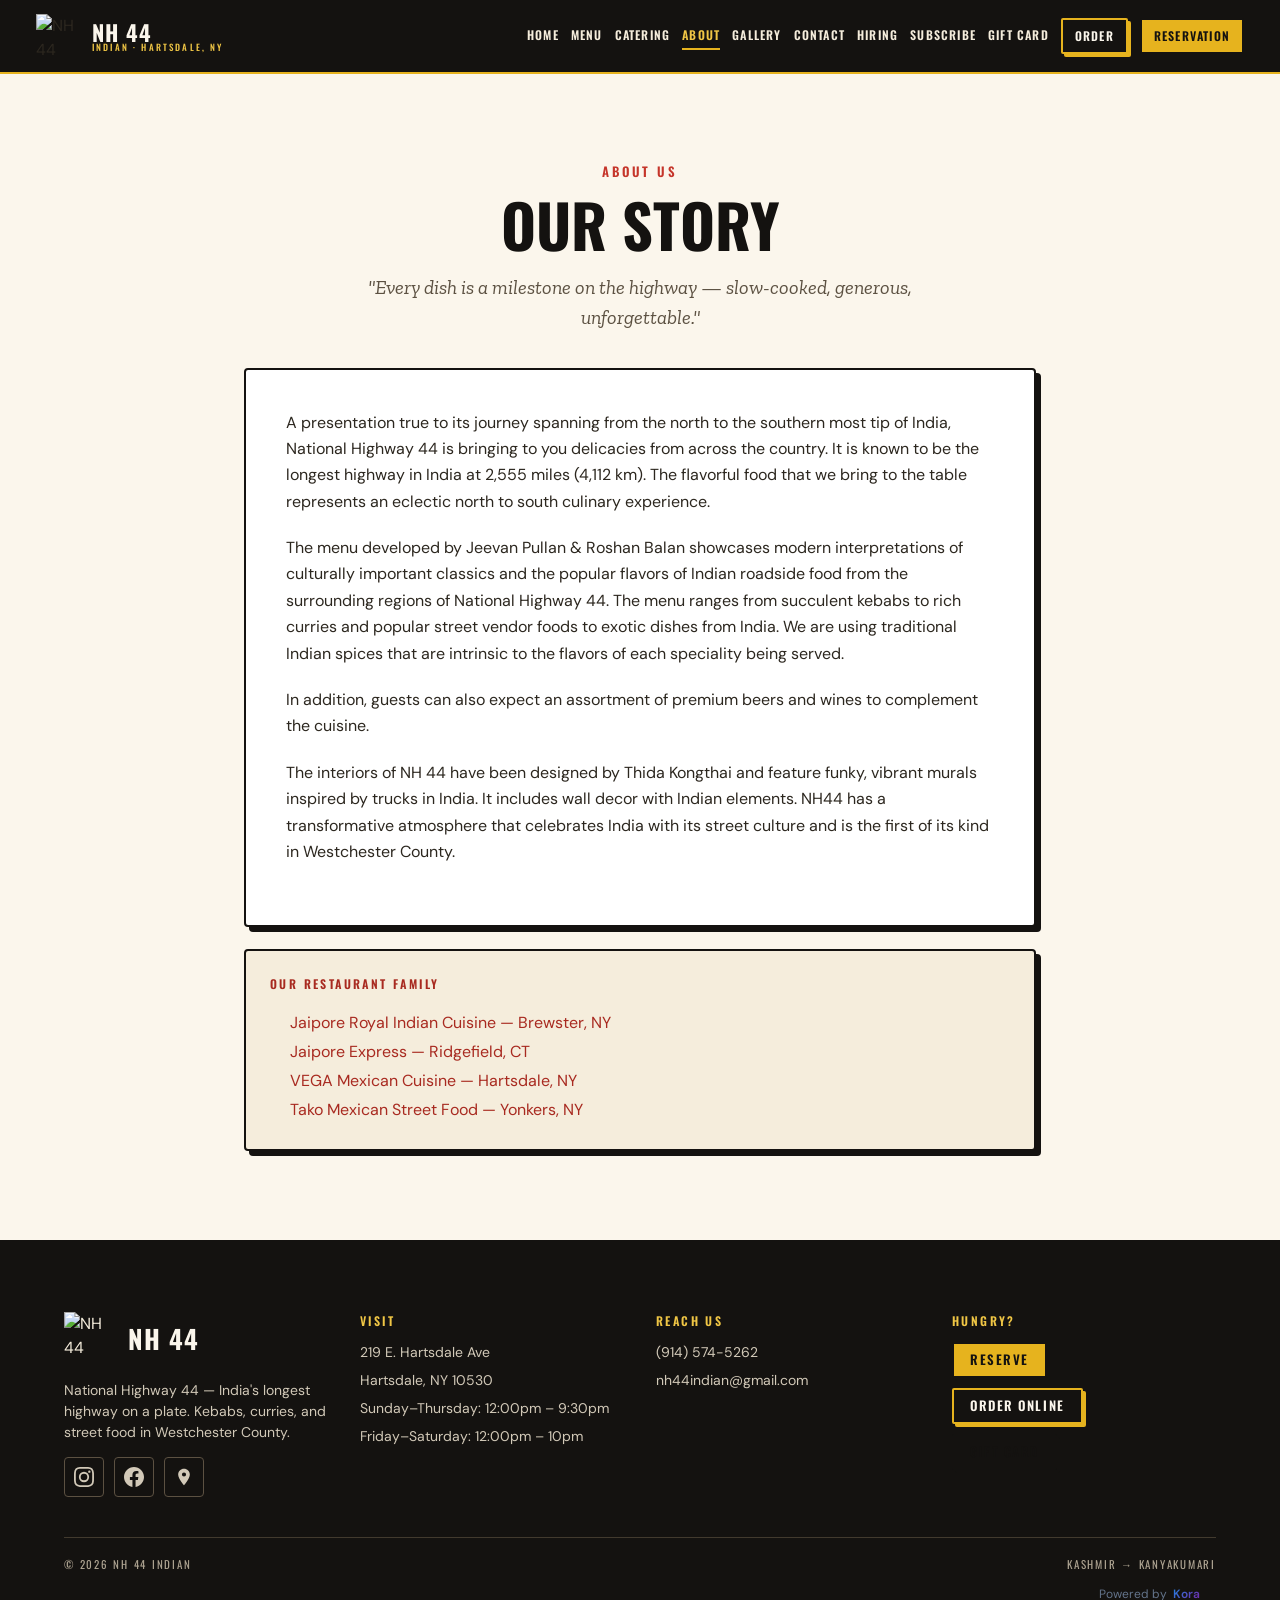
==== about.html @ 4458d0ed "Agent V2 website publish" ====
<!DOCTYPE html>

<html lang="en">
<head>
<!-- KORA_TRACKING_GTM_HEAD_START -->
<!-- Google Tag Manager -->
<script>(function(w,d,s,l,i){w[l]=w[l]||[];w[l].push({'gtm.start':
new Date().getTime(),event:'gtm.js'});var f=d.getElementsByTagName(s)[0],
j=d.createElement(s),dl=l!='dataLayer'?'&l='+l:'';j.async=true;j.src=
'https://www.googletagmanager.com/gtm.js?id='+i+dl;f.parentNode.insertBefore(j,f);
})(window,document,'script','dataLayer','GTM-WCS8L4BF');</script>
<!-- End Google Tag Manager -->
<!-- KORA_TRACKING_GTM_HEAD_END -->

<meta charset="utf-8"/>
<meta content="width=device-width, initial-scale=1.0" name="viewport"/>
<title>About Us — NH 44 Indian | Hartsdale, NY</title>
<meta content="Learn about NH 44 Indian — India's longest highway on a plate, designed by Thida Kongthai in Hartsdale, Westchester County." name="description"/>
<meta content="About Us — NH 44 Indian | Hartsdale, NY" property="og:title"/>
<meta content="Learn about NH 44 Indian — India's longest highway on a plate, designed by Thida Kongthai in Hartsdale, Westchester County." property="og:description"/>
<meta content="website" property="og:type"/>
<meta content="https://quseprdus1.blob.core.windows.net/kora-business-images/user-media/e65b8b86-6466-42bd-875b-1419bd13ef91/de8c94d8-887e-4625-825f-ec262dbc28df/1781686747_8ulv61.jpg" property="og:image"/>
<meta content="summary_large_image" name="twitter:card"/>
<meta content="About Us — NH 44 Indian | Hartsdale, NY" name="twitter:title"/>
<meta content="Learn about NH 44 Indian — India's longest highway on a plate, designed by Thida Kongthai in Hartsdale, Westchester County." name="twitter:description"/>
<meta content="https://quseprdus1.blob.core.windows.net/kora-business-images/user-media/e65b8b86-6466-42bd-875b-1419bd13ef91/de8c94d8-887e-4625-825f-ec262dbc28df/1781686747_8ulv61.jpg" name="twitter:image"/>
<script type="application/ld+json">{
  "@context": "https://schema.org",
  "@type": "Restaurant",
  "name": "NH 44 Indian",
  "description": "NH 44 Indian brings delicacies from across India, representing an eclectic north to south culinary experience. Named after India&#39;s longest highway, our menu offers modern interpretations of classics and popular Indian roadside food.",
  "address": {
    "@type": "PostalAddress",
    "streetAddress": "219 E. Hartsdale Ave",
    "addressLocality": "Hartsdale",
    "addressRegion": "NY",
    "postalCode": "10530",
    "addressCountry": "US"
  },
  "telephone": "+19145745262",
  "email": "nh44indian@gmail.com",
  "servesCuisine": "Indian",
  "openingHours": [
    "Su-Th 12:00-21:30",
    "Fr-Sa 12:00-22:00"
  ],
  "image": "https://quseprdus1.blob.core.windows.net/kora-business-images/user-media/e65b8b86-6466-42bd-875b-1419bd13ef91/de8c94d8-887e-4625-825f-ec262dbc28df/1781686747_8ulv61.jpg"
}</script>
<link href="assets/styles.css" rel="stylesheet"/>
<link href="style.css" rel="stylesheet"/>
<!-- KORA_GOOGLE_FONTS_START -->
<link rel="preconnect" href="https://fonts.googleapis.com">
<link rel="preconnect" href="https://fonts.gstatic.com" crossorigin>
<link rel="preload" as="style" href="https://fonts.googleapis.com/css2?family=Oswald:wght@400;600;700&amp;family=Zilla+Slab:wght@400;600;700&amp;display=swap" onload="this.onload=null;this.rel='stylesheet'">
<noscript><link rel="stylesheet" href="https://fonts.googleapis.com/css2?family=Oswald:wght@400;600;700&amp;family=Zilla+Slab:wght@400;600;700&amp;display=swap"></noscript>
<!-- KORA_GOOGLE_FONTS_END -->
<link href="https://nh44indian.com/about" rel="canonical"><meta content="https://nh44indian.com/about" property="og:url"/>

</link></link><!-- KORA_FAVICON_START -->
<link href="https://quseprdus1.blob.core.windows.net/kora-business-images/user-media/e65b8b86-6466-42bd-875b-1419bd13ef91/de8c94d8-887e-4625-825f-ec262dbc28df/1781674727_1dv5nr.png" rel="icon" type="image/png"/>
<link href="https://quseprdus1.blob.core.windows.net/kora-business-images/user-media/e65b8b86-6466-42bd-875b-1419bd13ef91/de8c94d8-887e-4625-825f-ec262dbc28df/1781674727_1dv5nr.png" rel="apple-touch-icon"/>
<!-- KORA_FAVICON_END -->
</head>
<body data-page="about">
<div id="site-header"></div>
<main>
<section class="section section--cream" style="padding-bottom:clamp(48px,7vw,96px)">
<div class="container-story">
<div class="text-center">
<div class="eyebrow eyebrow--center">About us</div>
<h1 class="page-title">Our Story</h1>
<p class="page-quote">"Every dish is a milestone on the highway — slow-cooked, generous, unforgettable."</p>
</div>
<div class="card card-paper" style="margin-top:36px;padding:clamp(24px,4vw,40px)">
<div class="about-text">
<p>A presentation true to its journey spanning from the north to the southern most tip of India, National Highway 44 is bringing to you delicacies from across the country. It is known to be the longest highway in India at 2,555 miles (4,112 km). The flavorful food that we bring to the table represents an eclectic north to south culinary experience.</p>
<p>The menu developed by Jeevan Pullan &amp; Roshan Balan showcases modern interpretations of culturally important classics and the popular flavors of Indian roadside food from the surrounding regions of National Highway 44. The menu ranges from succulent kebabs to rich curries and popular street vendor foods to exotic dishes from India. We are using traditional Indian spices that are intrinsic to the flavors of each speciality being served.</p>
<p>In addition, guests can also expect an assortment of premium beers and wines to complement the cuisine.</p>
<p>The interiors of NH 44 have been designed by Thida Kongthai and feature funky, vibrant murals inspired by trucks in India. It includes wall decor with Indian elements. NH44 has a transformative atmosphere that celebrates India with its street culture and is the first of its kind in Westchester County.</p>
</div>
</div>
<div class="card card-cream" style="margin-top:22px">
<div class="footer-head" style="color:var(--chili-600)">Our restaurant family</div>
<ul class="family-list">
<li><a href="https://jaiporenyc.com" rel="noopener noreferrer" target="_blank">Jaipore Royal Indian Cuisine — Brewster, NY</a></li>
<li><a href="https://jaiporexpress.com" rel="noopener noreferrer" target="_blank">Jaipore Express — Ridgefield, CT</a></li>
<li><a href="https://vegamexican.com" rel="noopener noreferrer" target="_blank">VEGA Mexican Cuisine — Hartsdale, NY</a></li>
<li><a href="https://takomexican.com" rel="noopener noreferrer" target="_blank">Tako Mexican Street Food — Yonkers, NY</a></li>
</ul>
</div>
</div>
</section>
</main>
<div id="site-footer"></div>
<script defer="" src="js/main.js"></script>
<script defer="" src="js/includes.js"></script>

<!-- KORA_TRACKING_EVENTS_START -->
<script>
  window.dataLayer = window.dataLayer || [];

  function trackEvent(eventName, params) {
    window.dataLayer.push(Object.assign({ event: eventName }, params || {}));
  }

  document.addEventListener('DOMContentLoaded', function () {
    function cleanText(value) {
      return (value || '').replace(/\s+/g, ' ').trim();
    }

    function toPath(href) {
      try {
        if (!href) return null;
        var url = new URL(href, window.location.origin);
        return url.pathname || '/';
      } catch (e) {
        return null;
      }
    }

    document.querySelectorAll('button, a').forEach(function (el) {
      el.addEventListener('click', function () {
        var clickId =
          el.getAttribute('data-kora-click-id') ||
          el.getAttribute('data-analytics-id') ||
          el.getAttribute('id') ||
          null;
        var clickLabel =
          el.getAttribute('data-kora-click-label') ||
          cleanText(el.innerText || el.textContent || '') ||
          null;
        var href = el.getAttribute('href') || null;
        trackEvent('button_click', {
          click_id: clickId,
          click_label: clickLabel,
          page_path: window.location.pathname || '/',
          link_url: href,
          element_id: el.getAttribute('id') || null,
          element_class: el.getAttribute('class') || null,
          link_path: toPath(href),
        });
      });
    });
  });
</script>
<!-- KORA_TRACKING_EVENTS_END -->
<!-- KORA_BRANDING_FOOTER_SCRIPT_START -->
<script>
(function () {
  var koraUrl = "https://askkora.ai";
  var muted = "#64748b";
  var blue = "#1E88E5";
  var purple = "#7B1FA2";
  var startMarker = 'KORA_' + 'BRANDING_FOOTER_START';
  var endMarker = 'KORA_' + 'BRANDING_FOOTER_END';
  var selector = '[data-kora-branding-footer="true"], .kora-powered-by';

  function removeExisting() {
    document.querySelectorAll(selector).forEach(function (node) {
      if (node && node.parentNode) node.parentNode.removeChild(node);
    });
    var walker = document.createTreeWalker(document.documentElement, NodeFilter.SHOW_COMMENT);
    var comments = [];
    while (walker.nextNode()) {
      if (walker.currentNode.nodeValue.indexOf(startMarker) !== -1 || walker.currentNode.nodeValue.indexOf(endMarker) !== -1) {
        comments.push(walker.currentNode);
      }
    }
    comments.forEach(function (node) {
      if (node && node.parentNode) node.parentNode.removeChild(node);
    });
  }

  function buildBranding() {
    var wrapper = document.createElement('div');
    wrapper.className = 'kora-powered-by';
    wrapper.setAttribute('data-kora-branding-footer', 'true');
    wrapper.style.cssText = 'display:flex;justify-content:flex-end;align-items:center;gap:0.35rem;padding:0.75rem 1rem;font-size:0.75rem;';
    wrapper.innerHTML = '<span style="color:' + muted + '">Powered by</span>' +
      '<a href="' + koraUrl + '" target="_blank" rel="nofollow noopener noreferrer" style="text-decoration:none;font-weight:600;background:linear-gradient(135deg,' + blue + ',' + purple + ');-webkit-background-clip:text;background-clip:text;-webkit-text-fill-color:transparent">Kora</a>';
    return wrapper;
  }

  function targetFooter(allowFallback) {
    var footer = document.querySelector('footer');
    if (footer) return footer;
    if (!allowFallback) return null;
    return document.getElementById('site-footer') || document.body;
  }

  function placeBranding(allowFallback) {
    var target = targetFooter(allowFallback);
    if (!target) return false;
    removeExisting();
    target.appendChild(document.createComment(' ' + startMarker + ' '));
    target.appendChild(buildBranding());
    target.appendChild(document.createComment(' ' + endMarker + ' '));
    return target.tagName && target.tagName.toLowerCase() === 'footer';
  }

  function start() {
    if (placeBranding(false)) return;
    var observer = new MutationObserver(function () {
      if (placeBranding(false)) observer.disconnect();
    });
    observer.observe(document.documentElement, { childList: true, subtree: true });
    window.setTimeout(function () { observer.disconnect(); placeBranding(true); }, 3000);
  }

  if (document.readyState === 'loading') {
    document.addEventListener('DOMContentLoaded', start);
  } else {
    start();
  }
}());
</script>
<!-- KORA_BRANDING_FOOTER_SCRIPT_END -->
</body>
</html>
---- assets/styles.css ----
/*! tailwindcss v4.2.1 | MIT License | https://tailwindcss.com */
@layer theme{:root,:host{--font-sans:ui-sans-serif, system-ui, sans-serif, "Apple Color Emoji", "Segoe UI Emoji", "Segoe UI Symbol", "Noto Color Emoji";--font-mono:ui-monospace, SFMono-Regular, Menlo, Monaco, Consolas, "Liberation Mono", "Courier New", monospace;--spacing:.25rem;--radius-xs:.125rem;--radius-sm:.25rem;--radius-md:.375rem;--ease-out:cubic-bezier(0, 0, .2, 1);--default-font-family:var(--font-sans);--default-mono-font-family:var(--font-mono);--font-heading:Oswald, serif;--font-body:"Zilla Slab", sans-serif}}@layer base{*,:after,:before,::backdrop{box-sizing:border-box;border:0 solid;margin:0;padding:0}::file-selector-button{box-sizing:border-box;border:0 solid;margin:0;padding:0}html,:host{-webkit-text-size-adjust:100%;tab-size:4;line-height:1.5;font-family:var(--default-font-family,ui-sans-serif, system-ui, sans-serif, "Apple Color Emoji", "Segoe UI Emoji", "Segoe UI Symbol", "Noto Color Emoji");font-feature-settings:var(--default-font-feature-settings,normal);font-variation-settings:var(--default-font-variation-settings,normal);-webkit-tap-highlight-color:transparent}hr{height:0;color:inherit;border-top-width:1px}abbr:where([title]){-webkit-text-decoration:underline dotted;text-decoration:underline dotted}h1,h2,h3,h4,h5,h6{font-size:inherit;font-weight:inherit}a{color:inherit;-webkit-text-decoration:inherit;-webkit-text-decoration:inherit;-webkit-text-decoration:inherit;text-decoration:inherit}b,strong{font-weight:bolder}code,kbd,samp,pre{font-family:var(--default-mono-font-family,ui-monospace, SFMono-Regular, Menlo, Monaco, Consolas, "Liberation Mono", "Courier New", monospace);font-feature-settings:var(--default-mono-font-feature-settings,normal);font-variation-settings:var(--default-mono-font-variation-settings,normal);font-size:1em}small{font-size:80%}sub,sup{vertical-align:baseline;font-size:75%;line-height:0;position:relative}sub{bottom:-.25em}sup{top:-.5em}table{text-indent:0;border-color:inherit;border-collapse:collapse}:-moz-focusring{outline:auto}progress{vertical-align:baseline}summary{display:list-item}ol,ul,menu{list-style:none}img,svg,video,canvas,audio,iframe,embed,object{vertical-align:middle;display:block}img,video{max-width:100%;height:auto}button,input,select,optgroup,textarea{font:inherit;font-feature-settings:inherit;font-variation-settings:inherit;letter-spacing:inherit;color:inherit;opacity:1;background-color:#0000;border-radius:0}::file-selector-button{font:inherit;font-feature-settings:inherit;font-variation-settings:inherit;letter-spacing:inherit;color:inherit;opacity:1;background-color:#0000;border-radius:0}:where(select:is([multiple],[size])) optgroup{font-weight:bolder}:where(select:is([multiple],[size])) optgroup option{padding-inline-start:20px}::file-selector-button{margin-inline-end:4px}::placeholder{opacity:1}@supports (not ((-webkit-appearance:-apple-pay-button))) or (contain-intrinsic-size:1px){::placeholder{color:currentColor}@supports (color:color-mix(in lab, red, red)){::placeholder{color:color-mix(in oklab, currentcolor 50%, transparent)}}}textarea{resize:vertical}::-webkit-search-decoration{-webkit-appearance:none}::-webkit-date-and-time-value{min-height:1lh;text-align:inherit}::-webkit-datetime-edit{display:inline-flex}::-webkit-datetime-edit-fields-wrapper{padding:0}::-webkit-datetime-edit{padding-block:0}::-webkit-datetime-edit-year-field{padding-block:0}::-webkit-datetime-edit-month-field{padding-block:0}::-webkit-datetime-edit-day-field{padding-block:0}::-webkit-datetime-edit-hour-field{padding-block:0}::-webkit-datetime-edit-minute-field{padding-block:0}::-webkit-datetime-edit-second-field{padding-block:0}::-webkit-datetime-edit-millisecond-field{padding-block:0}::-webkit-datetime-edit-meridiem-field{padding-block:0}::-webkit-calendar-picker-indicator{line-height:1}:-moz-ui-invalid{box-shadow:none}button,input:where([type=button],[type=reset],[type=submit]){appearance:button}::file-selector-button{appearance:button}::-webkit-inner-spin-button{height:auto}::-webkit-outer-spin-button{height:auto}[hidden]:where(:not([hidden=until-found])){display:none!important}body{font-family:var(--font-body)}h1,h2,h3,h4,h5,h6{font-family:var(--font-heading)}}@layer components;@layer utilities{.absolute{position:absolute}.sticky{position:sticky}.inset-0{inset:calc(var(--spacing) * 0)}.start{inset-inline-start:var(--spacing)}.container{width:100%}@media (min-width:40rem){.container{max-width:40rem}}@media (min-width:48rem){.container{max-width:48rem}}@media (min-width:64rem){.container{max-width:64rem}}@media (min-width:80rem){.container{max-width:80rem}}@media (min-width:96rem){.container{max-width:96rem}}.block{display:block}.contents{display:contents}.grid{display:grid}.hidden{display:none}.inline{display:inline}.table{display:table}.h-full{height:100%}.w-full{width:100%}.resize{resize:both}.object-cover{object-fit:cover}.text-center{text-align:center}}
---- style.css ----
@import url('https://fonts.googleapis.com/css2?family=Oswald:wght@400;500;600;700&family=Zilla+Slab:ital,wght@0,400;0,500;0,600;0,700;1,400;1,500&family=DM+Sans:opsz,wght@9..40,400;9..40,500;9..40,600;9..40,700&display=swap');

/* NH44 — Color tokens
   Palette drawn from the vintage stamp logo: turmeric gold on warm charcoal,
   with spice-market accents (chili red, saffron, curry-leaf green) on cream paper. */
:root {
  /* ---- Warm charcoal / ink (warm-biased neutrals) ---- */
  --ink-900: #141210;
  --ink-800: #1F1B16;
  --ink-700: #2C271F;
  --ink-600: #423A2E;
  --ink-500: #5C5142;
  --ink-400: #837868;
  --ink-300: #ADA391;
  --ink-200: #D2C9B8;

  /* ---- Cream / paper ---- */
  --cream-50:  #FBF6EC;
  --cream-100: #F5EDDC;
  --cream-200: #ECE0C8;
  --cream-300: #DECCA9;

  /* ---- Turmeric gold (primary brand) ---- */
  --turmeric-700: #9A6E0F;
  --turmeric-600: #C28A14;
  --turmeric-500: #E6B31E; /* core brand gold, from logo */
  --turmeric-400: #F0C645;
  --turmeric-300: #F7DC85;

  /* ---- Chili red (spice accent) ---- */
  --chili-700: #8A2018;
  --chili-600: #A82A20;
  --chili-500: #C5352A;
  --chili-400: #D9594E;

  /* ---- Saffron orange ---- */
  --saffron-600: #C8631A;
  --saffron-500: #E07A1B;
  --saffron-400: #EE9A47;

  /* ---- Curry-leaf green ---- */
  --leaf-700: #3A521F;
  --leaf-600: #4F6F2E;
  --leaf-500: #648A3C;

  /* ============ Semantic aliases ============ */
  /* Surfaces */
  --surface-page:      var(--cream-50);
  --surface-card:      #FFFFFF;
  --surface-raised:    var(--cream-100);
  --surface-ink:       var(--ink-900);
  --surface-ink-soft:  var(--ink-800);

  /* Text */
  --text-strong:   var(--ink-900);
  --text-body:     var(--ink-700);
  --text-muted:    var(--ink-500);
  --text-faint:    var(--ink-400);
  --text-on-ink:   var(--cream-50);
  --text-on-ink-muted: var(--ink-200);
  --text-on-gold:  var(--ink-900);

  /* Brand */
  --brand:         var(--turmeric-500);
  --brand-strong:  var(--turmeric-600);
  --brand-ink:     var(--ink-900);
  --accent-chili:  var(--chili-500);
  --accent-saffron:var(--saffron-500);
  --accent-leaf:   var(--leaf-600);

  /* Lines & borders */
  --border-soft:   var(--cream-300);
  --border-strong: var(--ink-900);
  --border-hair:   rgba(20, 18, 16, 0.12);

  /* Status */
  --status-success: var(--leaf-600);
  --status-warning: var(--saffron-500);
  --status-danger:  var(--chili-500);
  --status-info:    #2F6F8F;

  /* Families */
  --font-display: 'Oswald', 'Arial Narrow', sans-serif;
  --font-accent:  'Zilla Slab', Georgia, serif;
  --font-body:    'DM Sans', system-ui, sans-serif;

  /* Weights */
  --fw-regular: 400;
  --fw-medium:  500;
  --fw-semibold:600;
  --fw-bold:    700;

  /* Display scale (Oswald, uppercase, tight) */
  --text-hero:   clamp(3.5rem, 7vw, 6rem);
  --text-h1:     clamp(2.5rem, 4.5vw, 3.75rem);
  --text-h2:     clamp(2rem, 3.2vw, 2.75rem);
  --text-h3:     1.5rem;
  --text-eyebrow:0.8125rem;

  /* Body scale (DM Sans) */
  --text-lead:   1.25rem;
  --text-base:   1rem;
  --text-sm:     0.875rem;
  --text-xs:     0.75rem;

  /* Line heights */
  --lh-tight:  1.02;
  --lh-snug:   1.18;
  --lh-normal: 1.55;

  /* Letter spacing */
  --ls-display: 0.01em;
  --ls-eyebrow: 0.22em;
  --ls-body:    0;

  /* 4px base spacing scale */
  --space-1: 0.25rem;
  --space-2: 0.5rem;
  --space-3: 0.75rem;
  --space-4: 1rem;
  --space-5: 1.5rem;
  --space-6: 2rem;
  --space-7: 3rem;
  --space-8: 4rem;
  --space-9: 6rem;
  --space-10: 8rem;

  /* Radii */
  --radius-none: 0;
  --radius-xs:  2px;
  --radius-sm:  4px;
  --radius-md:  8px;
  --radius-pill: 999px;

  /* Containers */
  --container-max: 1200px;
  --container-narrow: 760px;
  --gutter: clamp(1.25rem, 5vw, 4rem);
  --site-header-height: 74px;

  /* Control sizing */
  --control-h-sm: 36px;
  --control-h-md: 46px;
  --control-h-lg: 56px;

  /* Hard ink outline */
  --line: 2px solid var(--border-strong);
  --line-thin: 1.5px solid var(--border-strong);

  /* Flat stamped offset shadows */
  --shadow-stamp:    4px 4px 0 0 var(--ink-900);
  --shadow-stamp-sm: 3px 3px 0 0 var(--ink-900);
  --shadow-stamp-gold: 4px 4px 0 0 var(--turmeric-500);

  /* Soft elevation */
  --shadow-soft:   0 8px 24px -8px rgba(20, 18, 16, 0.35);
  --shadow-pop:    0 16px 48px -12px rgba(20, 18, 16, 0.45);

  /* Motion */
  --ease-out: cubic-bezier(0.22, 1, 0.36, 1);
  --ease-in-out: cubic-bezier(0.65, 0, 0.35, 1);
  --dur-fast: 120ms;
  --dur-med: 220ms;
  --dur-slow: 420ms;
}

/* ── Base ── */
html {
  scroll-behavior: smooth;
}

html,
body {
  margin: 0;
  background: var(--surface-page);
  color: var(--text-body);
  font-family: var(--font-body);
  overflow-x: clip;
}

*,
*::before,
*::after {
  box-sizing: border-box;
}

::selection {
  background: var(--turmeric-500);
  color: var(--ink-900);
}

img {
  display: block;
  max-width: 100%;
}

a {
  color: inherit;
}

/* ── Sticky header ── */
#site-header {
  position: sticky;
  top: 0;
  z-index: 20;
}

.site-header {
  display: flex;
  align-items: center;
  justify-content: space-between;
  padding: 14px var(--gutter);
  background: var(--ink-900);
  border-bottom: 2px solid var(--turmeric-500);
}

.site-header__brand {
  display: flex;
  align-items: center;
  gap: 12px;
  background: none;
  border: none;
  cursor: pointer;
  text-decoration: none;
  padding: 0;
}

.site-header__logo {
  width: 44px;
  height: 44px;
}

.site-header__title {
  display: flex;
  flex-direction: column;
  align-items: flex-start;
  line-height: 1;
}

.site-header__name {
  font-family: var(--font-display);
  font-weight: 700;
  font-size: 22px;
  letter-spacing: 0.04em;
  color: var(--cream-50);
  text-transform: uppercase;
}

.site-header__tagline {
  font-family: var(--font-display);
  font-weight: 500;
  font-size: 9px;
  letter-spacing: 0.24em;
  color: var(--turmeric-400);
  text-transform: uppercase;
}

.site-header__nav {
  display: flex;
  align-items: center;
  gap: clamp(10px, 2vw, 25px);
}

.site-header__link {
  background: none;
  border: none;
  border-bottom: 2px solid transparent;
  cursor: pointer;
  padding: 4px 0;
  font-family: var(--font-display);
  font-weight: 600;
  font-size: 13px;
  letter-spacing: 0.14em;
  text-transform: uppercase;
  color: var(--cream-100);
  text-decoration: none;
  transition: color var(--dur-fast) var(--ease-out);
}

.site-header__link:hover,
.site-header__link.is-active {
  color: var(--turmeric-400);
}

.site-header__link.is-active {
  border-bottom-color: var(--turmeric-500);
}

.site-header__menu-btn {
  display: none;
  background: none;
  border: none;
  color: var(--cream-50);
  cursor: pointer;
  padding: 8px;
}

@media (max-width: 1320px) {
  .site-header {
    padding-left: clamp(18px, 3vw, 36px);
    padding-right: clamp(18px, 3vw, 36px);
  }

  .site-header__nav {
    gap: 12px;
  }

  .site-header__link,
  .site-header__nav .btn-sm {
    font-size: 12px;
    letter-spacing: 0.1em;
  }

  .site-header__nav .btn-sm {
    padding-left: 12px;
    padding-right: 12px;
  }
}

@media (max-width: 1180px) {
  .site-header__nav {
    display: none;
  }

  .site-header__menu-btn {
    display: block;
  }
}

/* ── Buttons (stamped press animation) ── */
.btn {
  display: inline-flex;
  align-items: center;
  justify-content: center;
  gap: 0.6em;
  font-family: var(--font-display);
  font-weight: 600;
  text-transform: uppercase;
  text-decoration: none;
  border: 2px solid var(--ink-900);
  border-radius: var(--radius-xs);
  cursor: pointer;
  transition: transform var(--dur-fast) var(--ease-out), box-shadow var(--dur-fast) var(--ease-out), background var(--dur-fast);
}

.btn-sm {
  height: var(--control-h-sm);
  padding: 0 16px;
  font-size: 0.8125rem;
  letter-spacing: 0.12em;
}

.btn-md {
  height: var(--control-h-md);
  padding: 0 24px;
  font-size: 0.9375rem;
  letter-spacing: 0.14em;
}

.btn-lg {
  height: var(--control-h-lg);
  padding: 0 34px;
  font-size: 1.0625rem;
  letter-spacing: 0.14em;
}

.btn-full {
  width: 100%;
}

.btn-primary {
  color: var(--ink-900);
  background: var(--turmeric-500);
  box-shadow: 3px 3px 0 0 var(--ink-900);
}

.btn-ink {
  color: var(--cream-50);
  background: var(--ink-900);
  box-shadow: 3px 3px 0 0 var(--turmeric-500);
}

.btn-ink--gold {
  border-color: var(--turmeric-500);
  box-shadow: 3px 3px 0 0 var(--turmeric-500);
}

.btn-outline {
  color: var(--ink-900);
  background: transparent;
  box-shadow: 3px 3px 0 0 var(--ink-900);
}

.btn-stamp:active,
.btn-stamp.is-pressed {
  transform: translate(3px, 3px);
  box-shadow: 0 0 0 0 var(--btn-shadow, var(--ink-900));
}

.btn-primary { --btn-shadow: var(--ink-900); }
.btn-ink,
.btn-ink--gold { --btn-shadow: var(--turmeric-500); }
.btn-outline { --btn-shadow: var(--ink-900); }

/* ── Eyebrow ── */
.eyebrow {
  font-family: var(--font-display);
  font-weight: 600;
  font-size: var(--text-eyebrow);
  letter-spacing: var(--ls-eyebrow);
  text-transform: uppercase;
  color: var(--chili-500);
}

.eyebrow--rule {
  display: flex;
  align-items: center;
  gap: 0.75rem;
}

.eyebrow--rule::before {
  content: "";
  display: block;
  width: 26px;
  height: 2px;
  background: currentColor;
  flex-shrink: 0;
}

.eyebrow--center {
  text-align: center;
}

.eyebrow--turmeric { color: var(--turmeric-400); }
.eyebrow--chili { color: var(--chili-500); }

/* ── Badges ── */
.badge {
  display: inline-flex;
  align-items: center;
  gap: 0.45em;
  padding: 4px 11px;
  font-family: var(--font-display);
  font-weight: 600;
  font-size: 0.6875rem;
  letter-spacing: 0.16em;
  text-transform: uppercase;
  line-height: 1;
  border: 1.5px solid var(--ink-900);
  border-radius: var(--radius-xs);
  white-space: nowrap;
}

.badge-sm {
  padding: 2px 8px;
  font-size: 0.625rem;
}

.badge-gold { background: var(--turmeric-500); color: var(--ink-900); }
.badge-ink { background: var(--ink-900); color: var(--cream-50); }
.badge-ink--gold { border-color: var(--turmeric-500); color: var(--turmeric-300); }
.badge-neutral { background: var(--cream-200); color: var(--ink-800); }
.badge-veg { background: #eaf1df; color: var(--leaf-700); border-color: var(--leaf-600); }
.badge-nonveg { background: #f7e2df; color: var(--chili-700); border-color: var(--chili-600); }
.badge-chili { background: var(--chili-500); color: var(--cream-50); }

.badge-dot::before {
  content: "";
  width: 6px;
  height: 6px;
  border-radius: 50%;
  background: currentColor;
}

/* ── Cards ── */
.card {
  border: 2px solid var(--ink-900);
  border-radius: var(--radius-sm);
  padding: var(--space-5);
  transition: transform var(--dur-med) var(--ease-out), box-shadow var(--dur-med) var(--ease-out);
}

.card-paper {
  background: var(--surface-card);
  color: var(--text-body);
  box-shadow: 5px 5px 0 0 var(--ink-900);
}

.card-cream {
  background: var(--cream-100);
  color: var(--text-body);
  box-shadow: 5px 5px 0 0 var(--ink-900);
}

.card-interactive:hover {
  transform: translate(-2px, -2px);
  box-shadow: 7px 7px 0 0 var(--ink-900);
}

/* ── Menu item ── */
.menu-item {
  display: flex;
  flex-direction: column;
  gap: 0.3rem;
  padding: var(--space-3) 0;
}

.menu-item__row {
  display: flex;
  align-items: baseline;
  gap: 0.6rem;
}

.menu-item__name {
  font-family: var(--font-accent);
  font-weight: 600;
  font-size: 1.1875rem;
  color: var(--ink-900);
  line-height: 1.1;
}

.menu-item__leader {
  flex: 1;
  align-self: flex-end;
  transform: translateY(-4px);
}

.menu-item__price {
  font-family: var(--font-display);
  font-weight: 600;
  font-size: 1.125rem;
  color: var(--chili-600);
  letter-spacing: 0.01em;
  white-space: nowrap;
}

.menu-item__desc {
  margin: 0;
  font-family: var(--font-body);
  font-size: 0.9375rem;
  color: var(--text-muted);
  line-height: 1.45;
  max-width: 46ch;
}

.menu-item__badges {
  display: flex;
  flex-wrap: wrap;
  gap: 0.4rem;
  margin-top: 0.2rem;
}

/* ── Form ── */
.field {
  display: flex;
  flex-direction: column;
  gap: 0.4rem;
}

.field__label {
  font-family: var(--font-display);
  font-weight: 600;
  font-size: 0.75rem;
  letter-spacing: 0.16em;
  text-transform: uppercase;
  color: var(--ink-700);
}

.field__input {
  height: var(--control-h-md);
  padding: 0 14px;
  font-family: var(--font-body);
  font-size: 1rem;
  color: var(--ink-900);
  background: var(--cream-50);
  border: 2px solid var(--ink-900);
  border-radius: var(--radius-xs);
  outline: none;
  transition: box-shadow var(--dur-fast), border-color var(--dur-fast);
  width: 100%;
}

.field__input:focus,
.field__select:focus,
.field__textarea:focus {
  box-shadow: 3px 3px 0 0 var(--turmeric-500);
}

.field__select {
  appearance: none;
  cursor: pointer;
}

.field__textarea {
  min-height: 120px;
  padding: 12px 14px;
  font-family: var(--font-body);
  font-size: 1rem;
  color: var(--ink-900);
  background: var(--cream-50);
  border: 2px solid var(--ink-900);
  border-radius: var(--radius-xs);
  outline: none;
  resize: vertical;
  width: 100%;
}

.radio-row {
  display: flex;
  gap: 20px;
  margin-top: 6px;
}

.radio-label {
  display: inline-flex;
  align-items: center;
  gap: 8px;
  font-family: var(--font-body);
  font-size: 0.9375rem;
  color: var(--ink-700);
  cursor: pointer;
}

.time-chip {
  font-family: var(--font-display);
  font-weight: 600;
  font-size: 13px;
  letter-spacing: 0.06em;
  padding: 7px 13px;
  cursor: pointer;
  border-radius: var(--radius-xs);
  border: 2px solid var(--ink-900);
  background: var(--cream-50);
  color: var(--ink-900);
}

.time-chip.is-active {
  background: var(--turmeric-500);
}

/* ── Layout ── */
.container {
  max-width: var(--container-max);
  margin: 0 auto;
  padding-left: var(--gutter);
  padding-right: var(--gutter);
}

.container-narrow {
  max-width: 980px;
  margin: 0 auto;
  padding-left: var(--gutter);
  padding-right: var(--gutter);
}

.container-story {
  max-width: 920px;
  margin: 0 auto;
  padding-left: var(--gutter);
  padding-right: var(--gutter);
}

/* ── Hero ── */
.hero {
  position: relative;
  overflow: hidden;
  display: flex;
  flex-direction: column;
  min-height: calc(100vh - var(--site-header-height));
  min-height: calc(100svh - var(--site-header-height));
  min-height: calc(100dvh - var(--site-header-height));
  background: var(--ink-900);
  color: var(--cream-50);
}

.hero__media {
  position: absolute;
  inset: 0;
}

.hero__poster,
.hero__video {
  position: absolute;
  inset: 0;
  width: 100%;
  height: 100%;
  max-width: none;
  object-fit: cover;
  pointer-events: none;
}

.hero__poster {
  z-index: 0;
  transition: opacity 0.8s ease;
}

.hero__video {
  z-index: 1;
  opacity: 0;
  transition: opacity 0.8s ease;
  -webkit-transform: translateZ(0);
  transform: translateZ(0);
}

.hero__media.is-video-playing .hero__poster {
  opacity: 0;
}

.hero__media.is-video-playing .hero__video {
  opacity: 1;
}

.hero__inner {
  position: relative;
  z-index: 2;
  flex: 1;
  display: flex;
  flex-direction: column;
  justify-content: flex-end;
  align-items: flex-start;
  max-width: var(--container-max);
  margin: 0;
  width: 100%;
  padding: clamp(32px, 5vw, 56px) var(--gutter) clamp(40px, 6vw, 72px);
}

.hero__title {
  margin: 20px 0 0;
  min-width: 100%;
  font-family: var(--font-display);
  font-weight: 700;
  text-transform: uppercase;
  font-size: clamp(2.3rem, 5vw, 4rem);
  line-height: 0.98;
  letter-spacing: 0.01em;
}

.hero__title-accent {
  color: var(--turmeric-400);
}

.hero__actions {
  display: flex;
  gap: 14px;
  margin-top: 28px;
  flex-wrap: wrap;
}

@media (max-width: 640px) {
  .hero__title {
    font-size: clamp(2rem, 5vw, 3rem);
  }

  .hero__actions {
    gap: 10px;
    margin-top: 22px;
  }

  .hero__actions .btn-lg {
    height: var(--control-h-sm);
    padding: 0 16px;
    font-size: 0.75rem;
    letter-spacing: 0.1em;
    box-shadow: 2px 2px 0 0 var(--btn-shadow, var(--ink-900));
  }
}

/* ── Sections ── */
.section {
  padding: clamp(48px, 7vw, 88px) var(--gutter);
}

.section--cream { background: var(--cream-50); }
.section--cream-alt { background: var(--cream-100); }
.section--ink { background: var(--ink-900); color: var(--cream-50); }

.section__head {
  display: flex;
  align-items: flex-end;
  justify-content: space-between;
  flex-wrap: wrap;
  gap: 16px;
}

.section__title {
  margin: 14px 0 0;
  font-family: var(--font-display);
  font-weight: 700;
  text-transform: uppercase;
  font-size: clamp(2rem, 3.4vw, 2.75rem);
  line-height: 1.02;
  color: var(--ink-900);
}

.section__meta {
  margin: 10px 0 0;
  font-family: var(--font-body);
  font-size: 0.9375rem;
  font-weight: 500;
  letter-spacing: 0.04em;
  color: var(--text-muted);
}

.special-lede {
  margin: 28px 0 0;
  max-width: 54ch;
  font-family: var(--font-accent);
  font-size: 1.0625rem;
  line-height: 1.55;
  color: var(--ink-800, var(--ink-900));
}

.special-terms {
  list-style: none;
  margin: 36px 0 0;
  padding: 24px 0 0;
  border-top: 1px solid var(--border-soft);
  display: flex;
  flex-wrap: wrap;
  gap: 20px 0;
}

.special-terms__item {
  display: flex;
  flex-direction: column;
  gap: 6px;
  flex: 1 1 200px;
  min-width: 0;
  padding: 0 28px;
  border-left: 1px solid var(--border-soft);
}

.special-terms__item:first-child {
  padding-left: 0;
  border-left: none;
}

.special-terms__label {
  font-family: var(--font-display);
  font-weight: 600;
  font-size: 0.75rem;
  letter-spacing: 0.18em;
  text-transform: uppercase;
  color: var(--chili-600);
}

.special-terms__detail {
  font-family: var(--font-body);
  font-size: 0.9375rem;
  line-height: 1.45;
  color: var(--ink-900);
}

@media (max-width: 720px) {
  .special-terms {
    flex-direction: column;
    gap: 18px;
  }

  .special-terms__item {
    flex: none;
    padding: 0 0 0 16px;
    border-left: 2px solid var(--chili-500);
  }

  .special-terms__item:first-child {
    padding-left: 16px;
    border-left: 2px solid var(--chili-500);
  }
}

.page-title {
  margin: 12px 0 0;
  font-family: var(--font-display);
  font-weight: 700;
  text-transform: uppercase;
  font-size: clamp(2.5rem, 5vw, 3.75rem);
  line-height: 1;
  color: var(--ink-900);
}

.page-title--light { color: var(--cream-50); }

.page-title--reserve {
  font-size: clamp(2.25rem, 5vw, 3.25rem);
}

.page-quote {
  margin: 18px auto 0;
  max-width: 52ch;
  font-family: var(--font-accent);
  font-style: italic;
  font-size: 20px;
  color: var(--text-muted);
}

.text-center { text-align: center; }

/* ── Grid ── */
.grid-signatures {
  display: grid;
  grid-template-columns: repeat(auto-fit, minmax(280px, 1fr));
  gap: 24px;
  margin-top: 36px;
}

.signature-item {
  background: var(--surface-card);
  padding: var(--space-5);
  border-radius: var(--radius-sm);
  border: 1px solid var(--border-soft);
  transition: transform var(--dur-med) var(--ease-out), box-shadow var(--dur-med) var(--ease-out);
}

.signature-item:hover {
  transform: translateY(-2px);
  box-shadow: var(--shadow-soft);
}

.grid-story {
  display: grid;
  grid-template-columns: repeat(auto-fit, minmax(240px, 1fr));
  gap: 22px;
  margin-top: 44px;
}

.signature-label {
  font-family: var(--font-display);
  font-weight: 600;
  font-size: 12px;
  letter-spacing: 0.2em;
  text-transform: uppercase;
  color: var(--chili-600);
}

.signature-spacer { height: 10px; }

.story-num {
  font-family: var(--font-display);
  font-weight: 700;
  font-size: 40px;
  color: var(--turmeric-600);
  line-height: 1;
}

.story-card-title {
  margin: 10px 0 8px;
  font-family: var(--font-display);
  font-weight: 600;
  font-size: 20px;
  text-transform: uppercase;
  color: var(--ink-900);
}

.story-card-text {
  margin: 0;
  font-family: var(--font-body);
  font-size: 15px;
  color: var(--text-body);
  line-height: 1.55;
}

/* ── Menu page ── */
.menu-categories-bar {
  position: -webkit-sticky;
  position: sticky;
  top: var(--menu-sticky-top, 72px);
  z-index: 15;
  margin: 32px 0 8px;
  padding: 0.75rem 0;
  background: var(--cream-100);
  border-bottom: 1px solid var(--border-soft, rgba(23, 23, 23, 0.12));
  width: 100%;
  max-width: 100%;
  box-sizing: border-box;
}

.menu-tabs {
  display: flex;
  flex-wrap: nowrap;
  gap: 10px;
  justify-content: flex-start;
  overflow-x: auto;
  overflow-y: hidden;
  -webkit-overflow-scrolling: touch;
  scrollbar-width: none;
  margin: 0;
  padding: 0.25rem 0;
  width: 100%;
  max-width: 100%;
}

.menu-tabs::-webkit-scrollbar {
  display: none;
}

.menu-tab {
  flex: 0 0 auto;
  white-space: nowrap;
  font-family: var(--font-display);
  font-weight: 600;
  font-size: 14px;
  letter-spacing: 0.12em;
  text-transform: uppercase;
  padding: 8px 18px;
  cursor: pointer;
  border-radius: var(--radius-xs);
  border: 2px solid var(--ink-900);
  background: transparent;
  color: var(--ink-900);
}

.menu-tab.is-active {
  background: var(--turmeric-500);
  box-shadow: 3px 3px 0 0 var(--ink-900);
}

@media (max-width: 640px) {
  .menu-categories-bar {
    margin-left: calc(-1 * var(--gutter));
    margin-right: calc(-1 * var(--gutter));
    width: auto;
    max-width: none;
    padding-left: 0;
    padding-right: 0;
  }

  .menu-tabs {
    padding-left: var(--gutter);
    padding-right: var(--gutter);
    gap: 8px;
  }

  .menu-tab {
    font-size: 12px;
    letter-spacing: 0.1em;
    padding: 6px 12px;
  }
}

.menu-card {
  margin-top: 28px;
  padding: clamp(20px, 3vw, 38px);
}

.menu-category-intro {
  margin: 0 0 28px;
  padding: 20px 22px;
  background: var(--surface-card, #fff);
  border: 1px solid var(--border-soft);
  border-radius: var(--radius-sm);
}

.menu-category-intro__meta {
  font-family: var(--font-display);
  font-weight: 600;
  font-size: 0.75rem;
  letter-spacing: 0.16em;
  text-transform: uppercase;
  color: var(--chili-600);
}

.menu-category-intro__choice,
.menu-category-intro__includes {
  margin: 16px 0 0;
  display: flex;
  flex-direction: column;
  gap: 6px;
}

.menu-category-intro__label {
  font-family: var(--font-display);
  font-weight: 600;
  font-size: 0.6875rem;
  letter-spacing: 0.18em;
  text-transform: uppercase;
  color: var(--text-muted);
}

.menu-category-intro__options {
  font-family: var(--font-accent);
  font-size: 1.0625rem;
  line-height: 1.5;
  color: var(--ink-900);
}

.menu-divider {
  border-top: 1.5px dashed var(--border-soft);
}

.menu-note {
  text-align: center;
  margin-top: 20px;
  font-family: var(--font-body);
  font-size: 13px;
  color: var(--text-muted);
}

/* ── Reserve / Catering ── */
.reserve-section {
  position: relative;
  min-height: 70vh;
  display: flex;
  align-items: center;
  justify-content: center;
  padding: clamp(48px, 7vw, 96px) var(--gutter);
  background: var(--ink-900) url('https://quseprdus1.blob.core.windows.net/kora-business-images/user-media/e65b8b86-6466-42bd-875b-1419bd13ef91/de8c94d8-887e-4625-825f-ec262dbc28df/1781686802_t8x7hq.jpg') center / cover no-repeat;
}

.hiring-section {
  background-image: url('https://quseprdus1.blob.core.windows.net/kora-business-images/user-media/e65b8b86-6466-42bd-875b-1419bd13ef91/de8c94d8-887e-4625-825f-ec262dbc28df/1781686763_ngejlj.jpg');
}

.reserve-section::before {
  content: "";
  position: absolute;
  inset: 0;
  background: rgba(20, 18, 16, 0.72);
  pointer-events: none;
}

.reserve-wrap {
  position: relative;
  z-index: 1;
  width: 100%;
  max-width: 560px;
}

.reserve-card {
  padding: clamp(22px, 4vw, 40px);
}

.reserve-form {
  display: grid;
  gap: 18px;
}

.g-recaptcha {
  display: flex;
  justify-content: center;
  min-height: 78px;
}

.form-status {
  margin: 0;
  font-family: var(--font-body);
  font-size: 14px;
  line-height: 1.5;
  color: var(--leaf-600);
}

.form-status--error {
  color: var(--chili-600);
}

.form-status--success {
  color: var(--leaf-600);
}

.contact-form-card {
  margin-top: 28px;
  padding: clamp(22px, 4vw, 36px);
}

.contact-form-card .reserve-form {
  margin-top: 18px;
}

.contact-map {
  margin-top: 28px;
  border-radius: var(--radius-md);
  overflow: hidden;
  border: 1px solid var(--cream-300);
}

.contact-map iframe {
  display: block;
  width: 100%;
  height: 320px;
  border: 0;
}

.form-row-2 {
  display: grid;
  grid-template-columns: 1fr 1fr;
  gap: 16px;
}

.time-chips {
  display: flex;
  gap: 8px;
  flex-wrap: wrap;
}

.form-note {
  margin: 0;
  text-align: center;
  font-family: var(--font-body);
  font-size: 12px;
  color: var(--text-muted);
}

.confirm-wrap {
  text-align: center;
  padding: 12px 4px;
}

.confirm-logo {
  width: 76px;
  height: 76px;
  margin: 0 auto;
}

.confirm-title {
  margin: 14px 0 0;
  font-family: var(--font-display);
  font-weight: 700;
  text-transform: uppercase;
  font-size: 28px;
  color: var(--ink-900);
}

.confirm-text {
  margin: 10px 0 0;
  font-family: var(--font-body);
  color: var(--text-muted);
}

.confirm-actions {
  margin-top: 22px;
}

/* ── Footer ── */
.site-footer {
  background: var(--ink-900);
  color: var(--cream-100);
  padding: clamp(40px, 6vw, 72px) var(--gutter) 32px;
}

.site-footer__grid {
  max-width: var(--container-max);
  margin: 0 auto;
  display: grid;
  grid-template-columns: repeat(auto-fit, minmax(200px, 1fr));
  gap: 32px;
  align-items: start;
}

.site-footer__brand {
  display: flex;
  align-items: center;
  gap: 12px;
}

.site-footer__logo {
  width: 52px;
  height: 52px;
}

.site-footer__name {
  font-family: var(--font-display);
  font-weight: 700;
  font-size: 26px;
  letter-spacing: 0.04em;
  color: var(--cream-50);
  text-transform: uppercase;
}

.site-footer__about {
  margin: 16px 0 0;
  max-width: 30ch;
  font-family: var(--font-body);
  font-size: 14px;
  color: var(--ink-200);
}

.footer-head {
  font-family: var(--font-display);
  font-weight: 600;
  font-size: 12px;
  letter-spacing: 0.2em;
  text-transform: uppercase;
  color: var(--turmeric-400);
  margin-bottom: 12px;
}

.footer-line {
  font-family: var(--font-body);
  font-size: 14px;
  color: var(--ink-200);
  margin-bottom: 7px;
}

.footer-actions {
  display: flex;
  flex-direction: column;
  gap: 10px;
  margin-top: 4px;
  align-items: flex-start;
}

.footer-social {
  display: flex;
  gap: 10px;
  margin-top: 14px;
  flex-wrap: wrap;
}

.social-icon-link {
  display: inline-flex;
  align-items: center;
  justify-content: center;
  width: 40px;
  height: 40px;
  color: var(--ink-200);
  border: 1.5px solid var(--ink-500);
  border-radius: var(--radius-sm);
  text-decoration: none;
  transition: color var(--dur-fast), border-color var(--dur-fast), background var(--dur-fast);
}

.social-icon-link:hover {
  color: var(--turmeric-400);
  border-color: var(--turmeric-500);
  background: rgba(230, 179, 30, 0.08);
}

.social-icon-link svg {
  display: block;
}

.footer-line a {
  color: var(--ink-200);
  text-decoration: none;
  transition: color var(--dur-fast);
}

.footer-line a:hover {
  color: var(--turmeric-400);
}

.site-footer__bar {
  max-width: var(--container-max);
  margin: 40px auto 0;
  padding-top: 18px;
  border-top: 1px solid var(--ink-600);
  display: flex;
  justify-content: space-between;
  flex-wrap: wrap;
  gap: 10px;
  font-family: var(--font-display);
  font-size: 11px;
  letter-spacing: 0.16em;
  text-transform: uppercase;
  color: var(--ink-300);
}

/* ── Mobile menu ── */
.mobile-menu {
  position: fixed;
  inset: 0;
  z-index: 60;
  pointer-events: none;
}

.mobile-menu.is-open {
  pointer-events: auto;
}

.mobile-menu__backdrop {
  position: absolute;
  inset: 0;
  background: rgba(20, 18, 16, 0.6);
  opacity: 0;
  transition: opacity 220ms var(--ease-out);
}

.mobile-menu.is-open .mobile-menu__backdrop {
  opacity: 1;
}

.mobile-menu__panel {
  position: absolute;
  top: 0;
  right: 0;
  width: 288px;
  max-width: 85vw;
  height: 100%;
  background: var(--ink-900);
  border-left: 2px solid var(--turmeric-500);
  padding: 24px;
  transform: translateX(100%);
  transition: transform 220ms var(--ease-out);
}

.mobile-menu.is-open .mobile-menu__panel {
  transform: translateX(0);
}

.mobile-menu__close {
  position: absolute;
  top: 20px;
  right: 20px;
  background: none;
  border: none;
  color: var(--cream-50);
  cursor: pointer;
}

.mobile-menu__nav {
  margin-top: 64px;
  display: flex;
  flex-direction: column;
  gap: 20px;
}

.mobile-menu__link {
  font-family: var(--font-display);
  font-weight: 600;
  font-size: 18px;
  letter-spacing: 0.14em;
  text-transform: uppercase;
  color: var(--cream-100);
  text-decoration: none;
}

.mobile-menu__link.is-active {
  color: var(--turmeric-400);
}

@media (max-width: 640px) {
  .form-row-2 {
    grid-template-columns: 1fr;
  }
}

.hidden {
  display: none !important;
}

.visually-hidden {
  position: absolute;
  width: 1px;
  height: 1px;
  padding: 0;
  margin: -1px;
  overflow: hidden;
  clip: rect(0, 0, 0, 0);
  white-space: nowrap;
  border: 0;
}

/* ── Growth scan / AEO homepage blocks ── */
.home-intro .about-text {
  margin-top: 18px;
}

.home-nap {
  background: var(--ink-900);
  color: var(--cream-100);
  padding: 20px var(--gutter);
  border-top: 3px solid var(--turmeric-500);
  border-bottom: 3px solid var(--turmeric-500);
}

.home-nap__inner {
  display: grid;
  grid-template-columns: repeat(auto-fit, minmax(200px, 1fr));
  gap: 18px 28px;
  align-items: start;
}

.home-nap__label {
  font-family: var(--font-display);
  font-size: 11px;
  font-weight: 600;
  letter-spacing: 0.16em;
  text-transform: uppercase;
  color: var(--turmeric-400);
  margin-bottom: 6px;
}

.home-nap a {
  color: var(--cream-50);
  text-decoration: underline;
  text-underline-offset: 3px;
}

.home-nap__social .footer-social {
  display: flex;
  flex-wrap: wrap;
  gap: 12px;
}

.home-nap__social .social-icon-link {
  color: var(--cream-100);
  font-family: var(--font-body);
  font-size: 14px;
  text-decoration: none;
}

.home-nap__social .social-icon-link:hover {
  color: var(--turmeric-400);
}

.reviews-grid {
  display: grid;
  grid-template-columns: repeat(auto-fit, minmax(240px, 1fr));
  gap: 18px;
  margin-top: 28px;
}

.review {
  margin: 0;
  padding: clamp(20px, 3vw, 28px);
}

.review p {
  margin: 0;
  font-family: var(--font-body);
  line-height: 1.6;
  color: var(--ink-700);
}

.review cite {
  display: block;
  margin-top: 14px;
  font-family: var(--font-accent);
  font-style: italic;
  color: var(--ink-500);
}

.faq-list {
  display: grid;
  gap: 12px;
  margin-top: 28px;
}

.faq-item {
  padding: 0;
  overflow: hidden;
}

.faq-item summary {
  cursor: pointer;
  list-style: none;
  padding: 18px 22px;
  font-family: var(--font-display);
  font-weight: 600;
  font-size: 1.05rem;
  text-transform: uppercase;
  letter-spacing: 0.04em;
  color: var(--ink-900);
}

.faq-item summary::-webkit-details-marker {
  display: none;
}

.faq-item p {
  margin: 0;
  padding: 0 22px 20px;
  font-family: var(--font-body);
  line-height: 1.65;
  color: var(--ink-600);
}

.faq-item a {
  color: var(--chili-600);
}

/* ── Gallery ── */
.gallery-grid {
  display: grid;
  grid-template-columns: repeat(auto-fit, minmax(260px, 1fr));
  gap: 20px;
  margin-top: 36px;
}

.gallery-item {
  display: block;
  border: 2px solid var(--ink-900);
  box-shadow: var(--shadow-stamp-sm);
  border-radius: var(--radius-sm);
  overflow: hidden;
  transition: transform var(--dur-med) var(--ease-out), box-shadow var(--dur-med) var(--ease-out);
}

.gallery-item:hover {
  transform: translate(-2px, -2px);
  box-shadow: 7px 7px 0 0 var(--ink-900);
}

.gallery-item img {
  width: 100%;
  height: 240px;
  object-fit: cover;
  display: block;
}

/* ── Order online card (home) ── */
.order-online-card {
  display: flex;
  align-items: center;
  justify-content: flex-start;
  gap: clamp(16px, 3vw, 28px);
  flex-wrap: wrap;
  /* .card already supplies padding — don't stack extra */
  padding: var(--space-5);
}

.order-online-card__text {
  flex: 1 1 auto;
  min-width: 220px;
  max-width: 420px;
}

.order-online-card__copy {
  margin: 14px 0 0;
  font-family: var(--font-body);
  font-size: clamp(1rem, 1.5vw, 1.125rem);
  color: var(--text-body);
  line-height: 1.55;
}

.social-text-link {
  font-family: var(--font-display);
  font-weight: 600;
  font-size: .80em;
  letter-spacing: 0.06em;
  text-transform: uppercase;
  color: var(--chili-500);
  text-decoration: none;
  border-bottom: 2px solid var(--turmeric-500);
  padding-bottom: 1px;
  transition: color var(--dur-fast) var(--ease-out), border-color var(--dur-fast) var(--ease-out), background-color var(--dur-fast) var(--ease-out);
}

.social-text-link:hover,
.social-text-link:focus-visible {
  color: var(--ink-900);
  border-bottom-color: var(--chili-500);
}

.order-online-card__btn {
  display: block;
  flex: 0 0 auto;
  width: min(50%, 200px);
  line-height: 0;
  transition: transform var(--dur-fast) var(--ease-out);
}

.order-online-card__btn:hover {
  transform: translate(-2px, -2px);
}

.order-online-card__btn img {
  width: 100%;
  height: auto;
  display: block;
}

@media (min-width: 641px) {
  .order-online-card {
    justify-content: space-between;
  }

  .order-online-card__btn {
    margin-left: auto;
  }
}

@media (max-width: 640px) {
  .order-online-card {
    flex-direction: column;
    align-items: stretch;
  }

  .order-online-card__text {
    flex: 0 0 auto;
    min-width: 0;
  }

  .order-online-card__btn {
    align-self: center;
    width: min(100%, 200px);
  }
}

/* ── Contact ── */
.contact-grid {
  display: grid;
  grid-template-columns: repeat(auto-fit, minmax(240px, 1fr));
  gap: 22px;
  margin-top: 36px;
}

.contact-card {
  padding: 1.5rem;
}

.contact-card .footer-line {
  color: var(--ink-700);
  font-weight: 500;
}

.contact-card a {
  color: var(--ink-800);
  font-weight: 600;
  text-decoration: none;
}

.contact-card a:hover {
  color: var(--chili-600);
}

.about-text p {
  margin: 0 0 1.25rem;
  font-family: var(--font-body);
  font-size: 1rem;
  color: var(--text-body);
  line-height: 1.65;
}

.family-list {
  margin: 1rem 0 0;
  padding-left: 1.25rem;
  font-family: var(--font-body);
  color: var(--text-body);
  line-height: 1.8;
}

.family-list a {
  color: var(--chili-600);
}

.menu-pdf-banner {
  display: flex;
  flex-wrap: wrap;
  align-items: center;
  justify-content: space-between;
  gap: 16px;
  margin-bottom: 28px;
  padding: 20px 24px;
}

.reserve-cta {
  text-align: center;
  padding: 12px 4px;
}

.reserve-cta p {
  margin: 0 0 1rem;
  font-family: var(--font-body);
  color: var(--text-muted);
  line-height: 1.6;
}
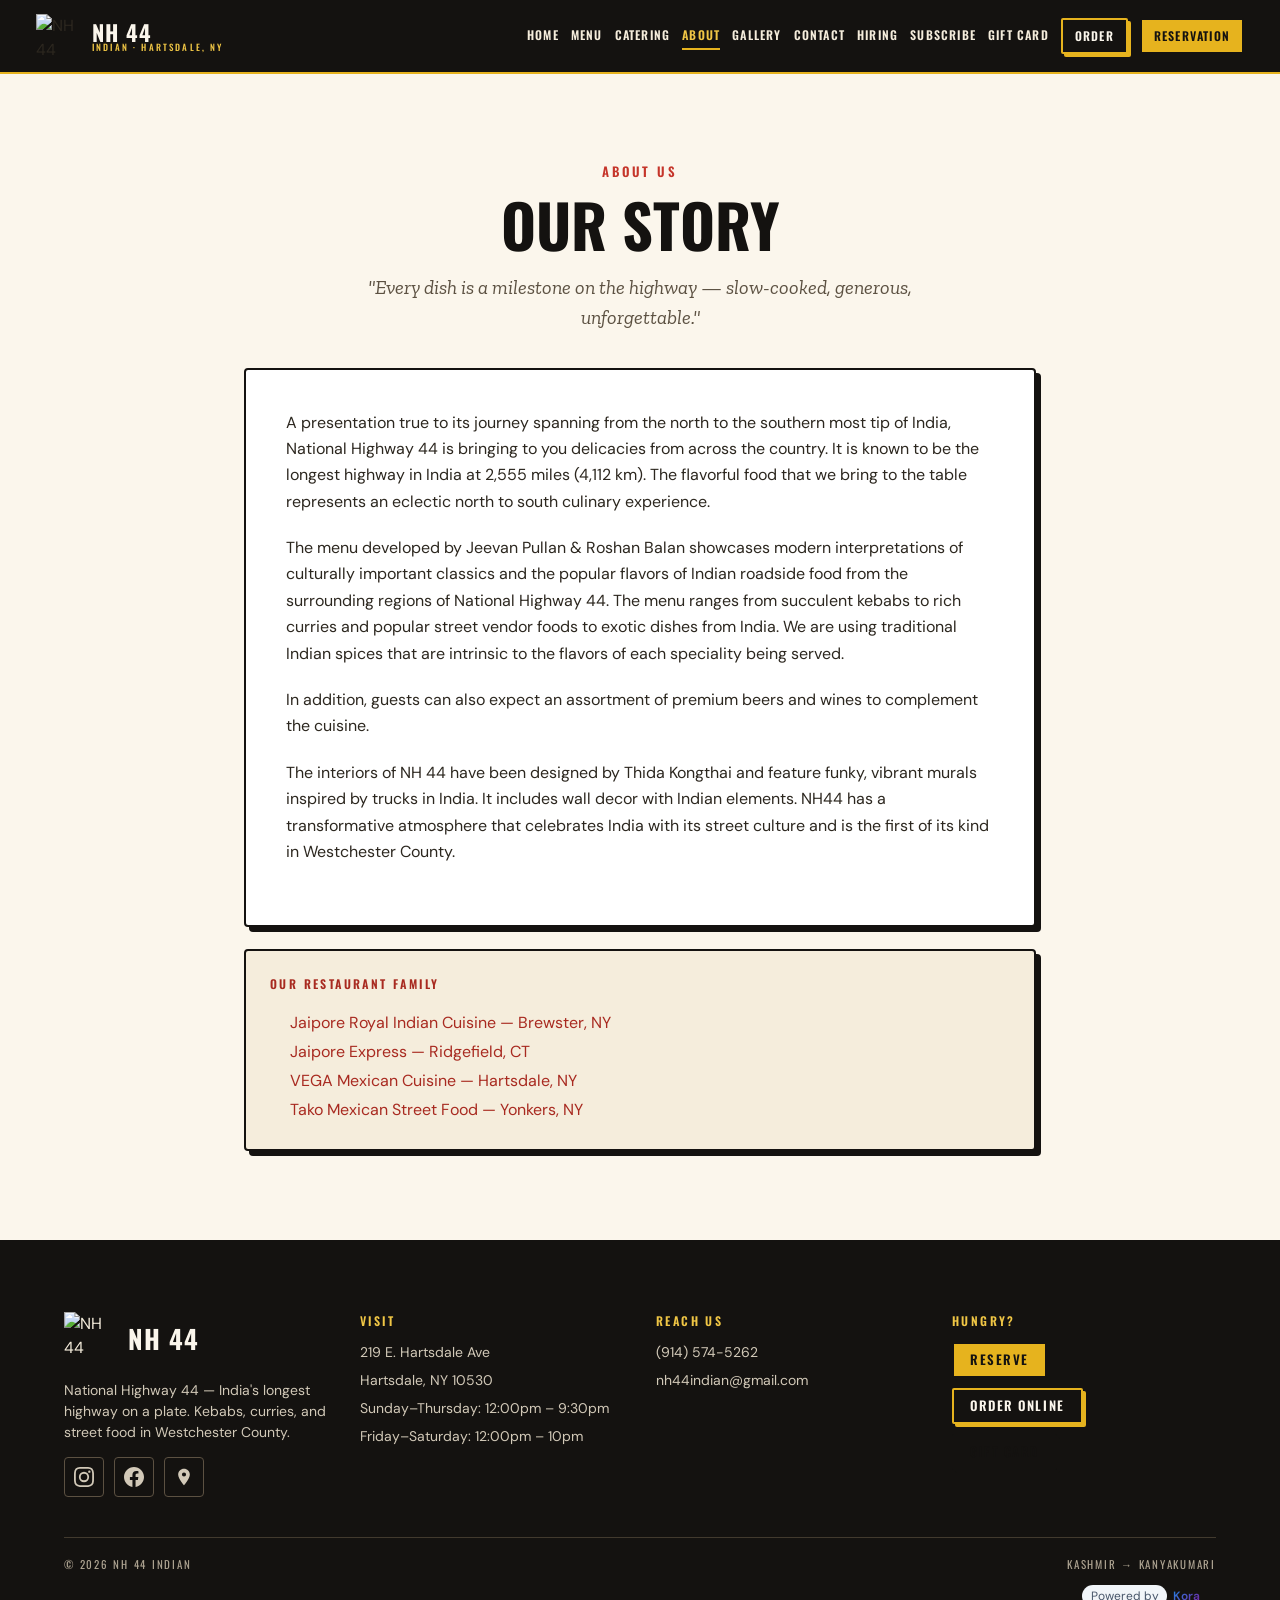
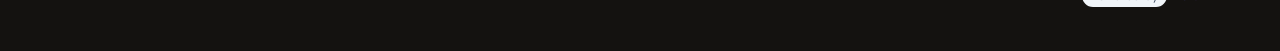
==== commit 39fe650c: "fix: contrast-safe 'Powered by Kora' footer badge (WCAG 4.5:1) Matches the kora-agent static_injecto" ====
--- a/about.html
+++ b/about.html
@@ -148,7 +148,8 @@
 <script>
 (function () {
   var koraUrl = "https://askkora.ai";
-  var muted = "#64748b";
+  var muted = "#475569";
+  var mutedBg = "#f1f5f9";
   var blue = "#1E88E5";
   var purple = "#7B1FA2";
   var startMarker = 'KORA_' + 'BRANDING_FOOTER_START';
@@ -176,7 +177,7 @@
     wrapper.className = 'kora-powered-by';
     wrapper.setAttribute('data-kora-branding-footer', 'true');
     wrapper.style.cssText = 'display:flex;justify-content:flex-end;align-items:center;gap:0.35rem;padding:0.75rem 1rem;font-size:0.75rem;';
-    wrapper.innerHTML = '<span style="color:' + muted + '">Powered by</span>' +
+    wrapper.innerHTML = '<span style="color:' + muted + ';background:' + mutedBg + ';padding:0.15rem 0.55rem;border-radius:9999px;">Powered by</span>' +
       '<a href="' + koraUrl + '" target="_blank" rel="nofollow noopener noreferrer" style="text-decoration:none;font-weight:600;background:linear-gradient(135deg,' + blue + ',' + purple + ');-webkit-background-clip:text;background-clip:text;-webkit-text-fill-color:transparent">Kora</a>';
     return wrapper;
   }
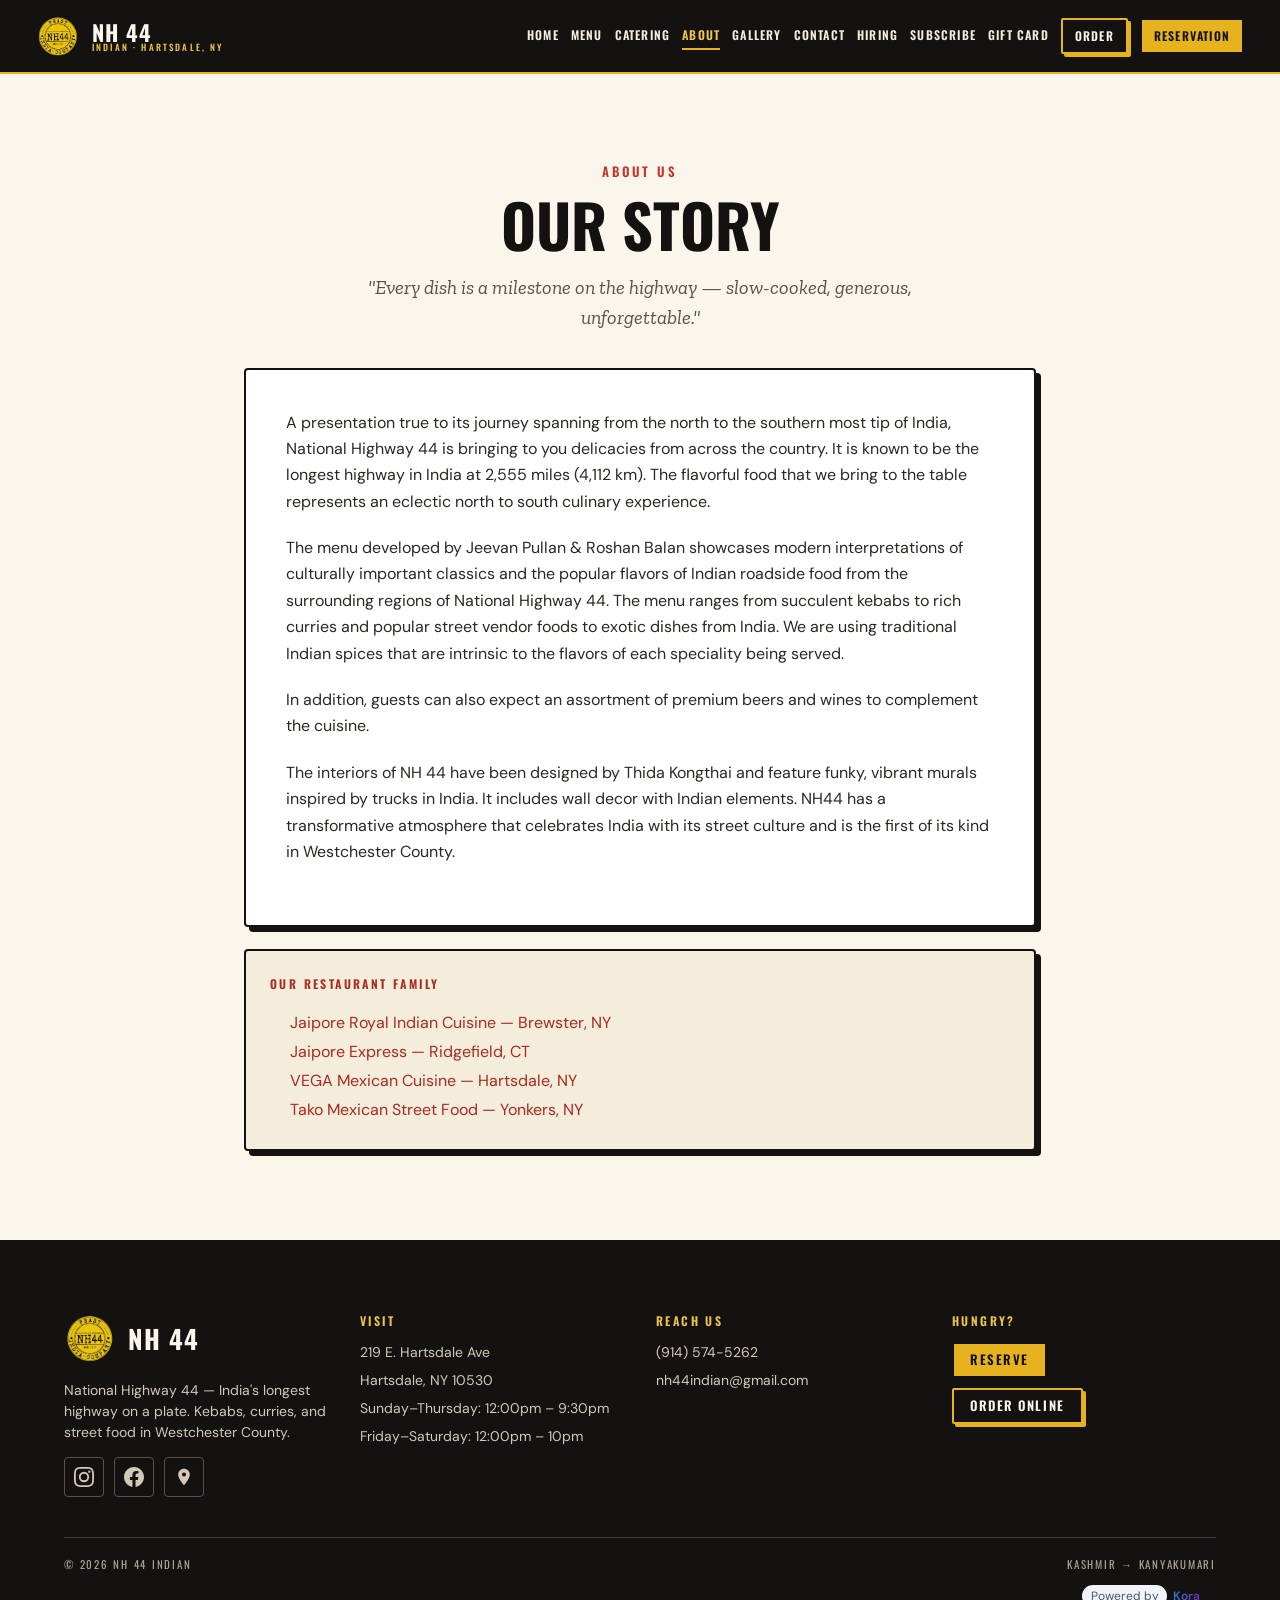
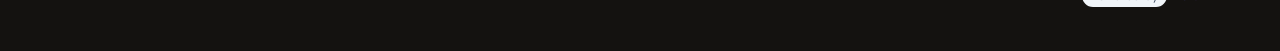
==== commit 52dbf2e6: "fix: convert all images to WebP and host locally instead of raw Azure blob JPG/PNG (Lighthouse image" ====
--- a/about.html
+++ b/about.html
@@ -19,11 +19,11 @@
 <meta content="About Us — NH 44 Indian | Hartsdale, NY" property="og:title"/>
 <meta content="Learn about NH 44 Indian — India's longest highway on a plate, designed by Thida Kongthai in Hartsdale, Westchester County." property="og:description"/>
 <meta content="website" property="og:type"/>
-<meta content="https://quseprdus1.blob.core.windows.net/kora-business-images/user-media/e65b8b86-6466-42bd-875b-1419bd13ef91/de8c94d8-887e-4625-825f-ec262dbc28df/1781686747_8ulv61.jpg" property="og:image"/>
+<meta content="assets/img/1781686747_8ulv61.webp" property="og:image"/>
 <meta content="summary_large_image" name="twitter:card"/>
 <meta content="About Us — NH 44 Indian | Hartsdale, NY" name="twitter:title"/>
 <meta content="Learn about NH 44 Indian — India's longest highway on a plate, designed by Thida Kongthai in Hartsdale, Westchester County." name="twitter:description"/>
-<meta content="https://quseprdus1.blob.core.windows.net/kora-business-images/user-media/e65b8b86-6466-42bd-875b-1419bd13ef91/de8c94d8-887e-4625-825f-ec262dbc28df/1781686747_8ulv61.jpg" name="twitter:image"/>
+<meta content="assets/img/1781686747_8ulv61.webp" name="twitter:image"/>
 <script type="application/ld+json">{
   "@context": "https://schema.org",
   "@type": "Restaurant",
@@ -44,7 +44,7 @@
     "Su-Th 12:00-21:30",
     "Fr-Sa 12:00-22:00"
   ],
-  "image": "https://quseprdus1.blob.core.windows.net/kora-business-images/user-media/e65b8b86-6466-42bd-875b-1419bd13ef91/de8c94d8-887e-4625-825f-ec262dbc28df/1781686747_8ulv61.jpg"
+  "image": "assets/img/1781686747_8ulv61.webp"
 }</script>
 <link href="assets/styles.css" rel="stylesheet"/>
 <link href="style.css" rel="stylesheet"/>
@@ -57,8 +57,8 @@
 <link href="https://nh44indian.com/about" rel="canonical"><meta content="https://nh44indian.com/about" property="og:url"/>
 
 </link></link><!-- KORA_FAVICON_START -->
-<link href="https://quseprdus1.blob.core.windows.net/kora-business-images/user-media/e65b8b86-6466-42bd-875b-1419bd13ef91/de8c94d8-887e-4625-825f-ec262dbc28df/1781674727_1dv5nr.png" rel="icon" type="image/png"/>
-<link href="https://quseprdus1.blob.core.windows.net/kora-business-images/user-media/e65b8b86-6466-42bd-875b-1419bd13ef91/de8c94d8-887e-4625-825f-ec262dbc28df/1781674727_1dv5nr.png" rel="apple-touch-icon"/>
+<link href="assets/img/1781674727_1dv5nr.webp" rel="icon" type="image/png"/>
+<link href="assets/img/1781674727_1dv5nr.webp" rel="apple-touch-icon"/>
 <!-- KORA_FAVICON_END -->
 </head>
 <body data-page="about">
--- a/style.css
+++ b/style.css
@@ -431,7 +431,7 @@
   text-align: center;
 }
 
-.eyebrow--turmeric { color: var(--turmeric-400); }
+.eyebrow--turmeric { color: #8a5a12; }
 .eyebrow--chili { color: var(--chili-500); }
 
 /* ── Badges ── */
@@ -1104,11 +1104,11 @@
   align-items: center;
   justify-content: center;
   padding: clamp(48px, 7vw, 96px) var(--gutter);
-  background: var(--ink-900) url('https://quseprdus1.blob.core.windows.net/kora-business-images/user-media/e65b8b86-6466-42bd-875b-1419bd13ef91/de8c94d8-887e-4625-825f-ec262dbc28df/1781686802_t8x7hq.jpg') center / cover no-repeat;
+  background: var(--ink-900) url('assets/img/1781686802_t8x7hq.webp') center / cover no-repeat;
 }
 
 .hiring-section {
-  background-image: url('https://quseprdus1.blob.core.windows.net/kora-business-images/user-media/e65b8b86-6466-42bd-875b-1419bd13ef91/de8c94d8-887e-4625-825f-ec262dbc28df/1781686763_ngejlj.jpg');
+  background-image: url('assets/img/1781686763_ngejlj.webp');
 }
 
 .reserve-section::before {
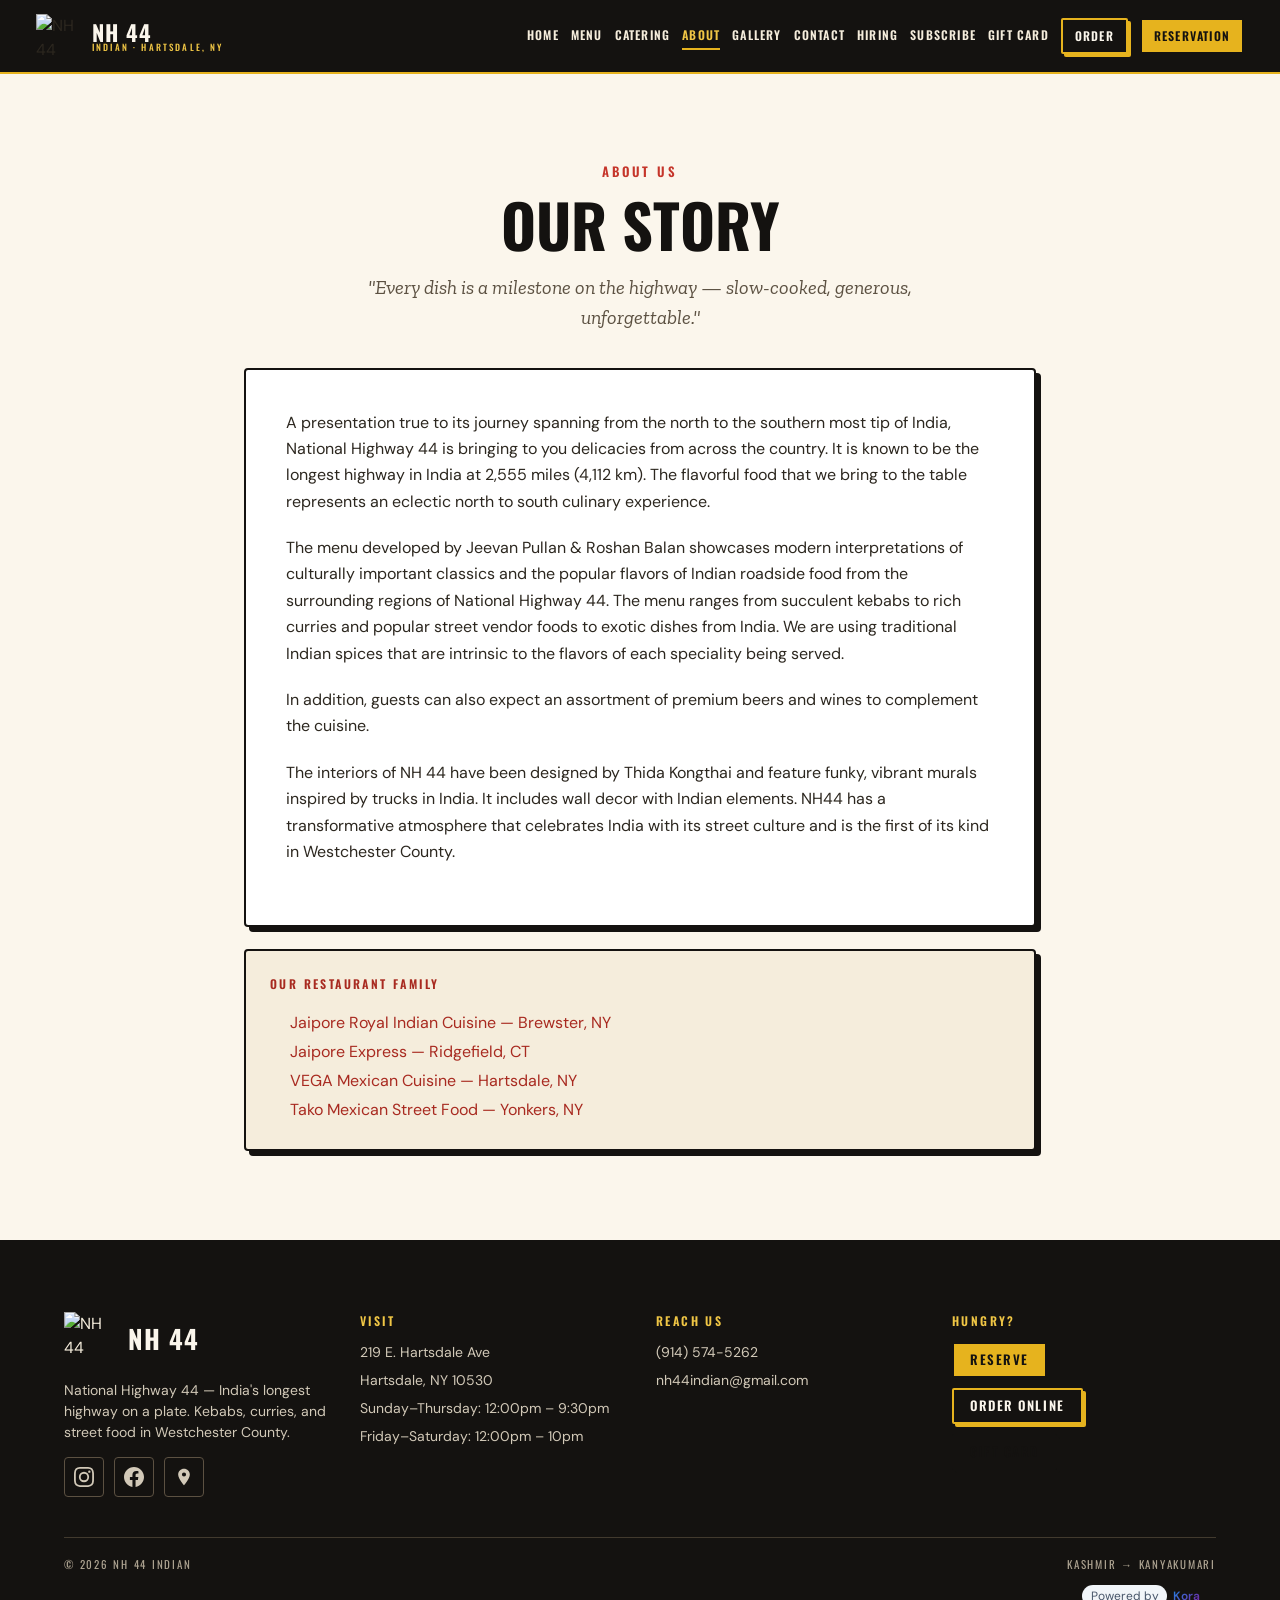
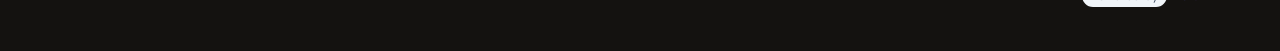
==== commit 55daf00f: "Revert "fix: convert all images to WebP and host locally instead of raw Azure blob JPG/PNG (Lighthou" ====
--- a/about.html
+++ b/about.html
@@ -19,11 +19,11 @@
 <meta content="About Us — NH 44 Indian | Hartsdale, NY" property="og:title"/>
 <meta content="Learn about NH 44 Indian — India's longest highway on a plate, designed by Thida Kongthai in Hartsdale, Westchester County." property="og:description"/>
 <meta content="website" property="og:type"/>
-<meta content="assets/img/1781686747_8ulv61.webp" property="og:image"/>
+<meta content="https://quseprdus1.blob.core.windows.net/kora-business-images/user-media/e65b8b86-6466-42bd-875b-1419bd13ef91/de8c94d8-887e-4625-825f-ec262dbc28df/1781686747_8ulv61.jpg" property="og:image"/>
 <meta content="summary_large_image" name="twitter:card"/>
 <meta content="About Us — NH 44 Indian | Hartsdale, NY" name="twitter:title"/>
 <meta content="Learn about NH 44 Indian — India's longest highway on a plate, designed by Thida Kongthai in Hartsdale, Westchester County." name="twitter:description"/>
-<meta content="assets/img/1781686747_8ulv61.webp" name="twitter:image"/>
+<meta content="https://quseprdus1.blob.core.windows.net/kora-business-images/user-media/e65b8b86-6466-42bd-875b-1419bd13ef91/de8c94d8-887e-4625-825f-ec262dbc28df/1781686747_8ulv61.jpg" name="twitter:image"/>
 <script type="application/ld+json">{
   "@context": "https://schema.org",
   "@type": "Restaurant",
@@ -44,7 +44,7 @@
     "Su-Th 12:00-21:30",
     "Fr-Sa 12:00-22:00"
   ],
-  "image": "assets/img/1781686747_8ulv61.webp"
+  "image": "https://quseprdus1.blob.core.windows.net/kora-business-images/user-media/e65b8b86-6466-42bd-875b-1419bd13ef91/de8c94d8-887e-4625-825f-ec262dbc28df/1781686747_8ulv61.jpg"
 }</script>
 <link href="assets/styles.css" rel="stylesheet"/>
 <link href="style.css" rel="stylesheet"/>
@@ -57,8 +57,8 @@
 <link href="https://nh44indian.com/about" rel="canonical"><meta content="https://nh44indian.com/about" property="og:url"/>
 
 </link></link><!-- KORA_FAVICON_START -->
-<link href="assets/img/1781674727_1dv5nr.webp" rel="icon" type="image/png"/>
-<link href="assets/img/1781674727_1dv5nr.webp" rel="apple-touch-icon"/>
+<link href="https://quseprdus1.blob.core.windows.net/kora-business-images/user-media/e65b8b86-6466-42bd-875b-1419bd13ef91/de8c94d8-887e-4625-825f-ec262dbc28df/1781674727_1dv5nr.png" rel="icon" type="image/png"/>
+<link href="https://quseprdus1.blob.core.windows.net/kora-business-images/user-media/e65b8b86-6466-42bd-875b-1419bd13ef91/de8c94d8-887e-4625-825f-ec262dbc28df/1781674727_1dv5nr.png" rel="apple-touch-icon"/>
 <!-- KORA_FAVICON_END -->
 </head>
 <body data-page="about">
--- a/style.css
+++ b/style.css
@@ -1104,11 +1104,11 @@
   align-items: center;
   justify-content: center;
   padding: clamp(48px, 7vw, 96px) var(--gutter);
-  background: var(--ink-900) url('assets/img/1781686802_t8x7hq.webp') center / cover no-repeat;
+  background: var(--ink-900) url('https://quseprdus1.blob.core.windows.net/kora-business-images/user-media/e65b8b86-6466-42bd-875b-1419bd13ef91/de8c94d8-887e-4625-825f-ec262dbc28df/1781686802_t8x7hq.jpg') center / cover no-repeat;
 }
 
 .hiring-section {
-  background-image: url('assets/img/1781686763_ngejlj.webp');
+  background-image: url('https://quseprdus1.blob.core.windows.net/kora-business-images/user-media/e65b8b86-6466-42bd-875b-1419bd13ef91/de8c94d8-887e-4625-825f-ec262dbc28df/1781686763_ngejlj.jpg');
 }
 
 .reserve-section::before {
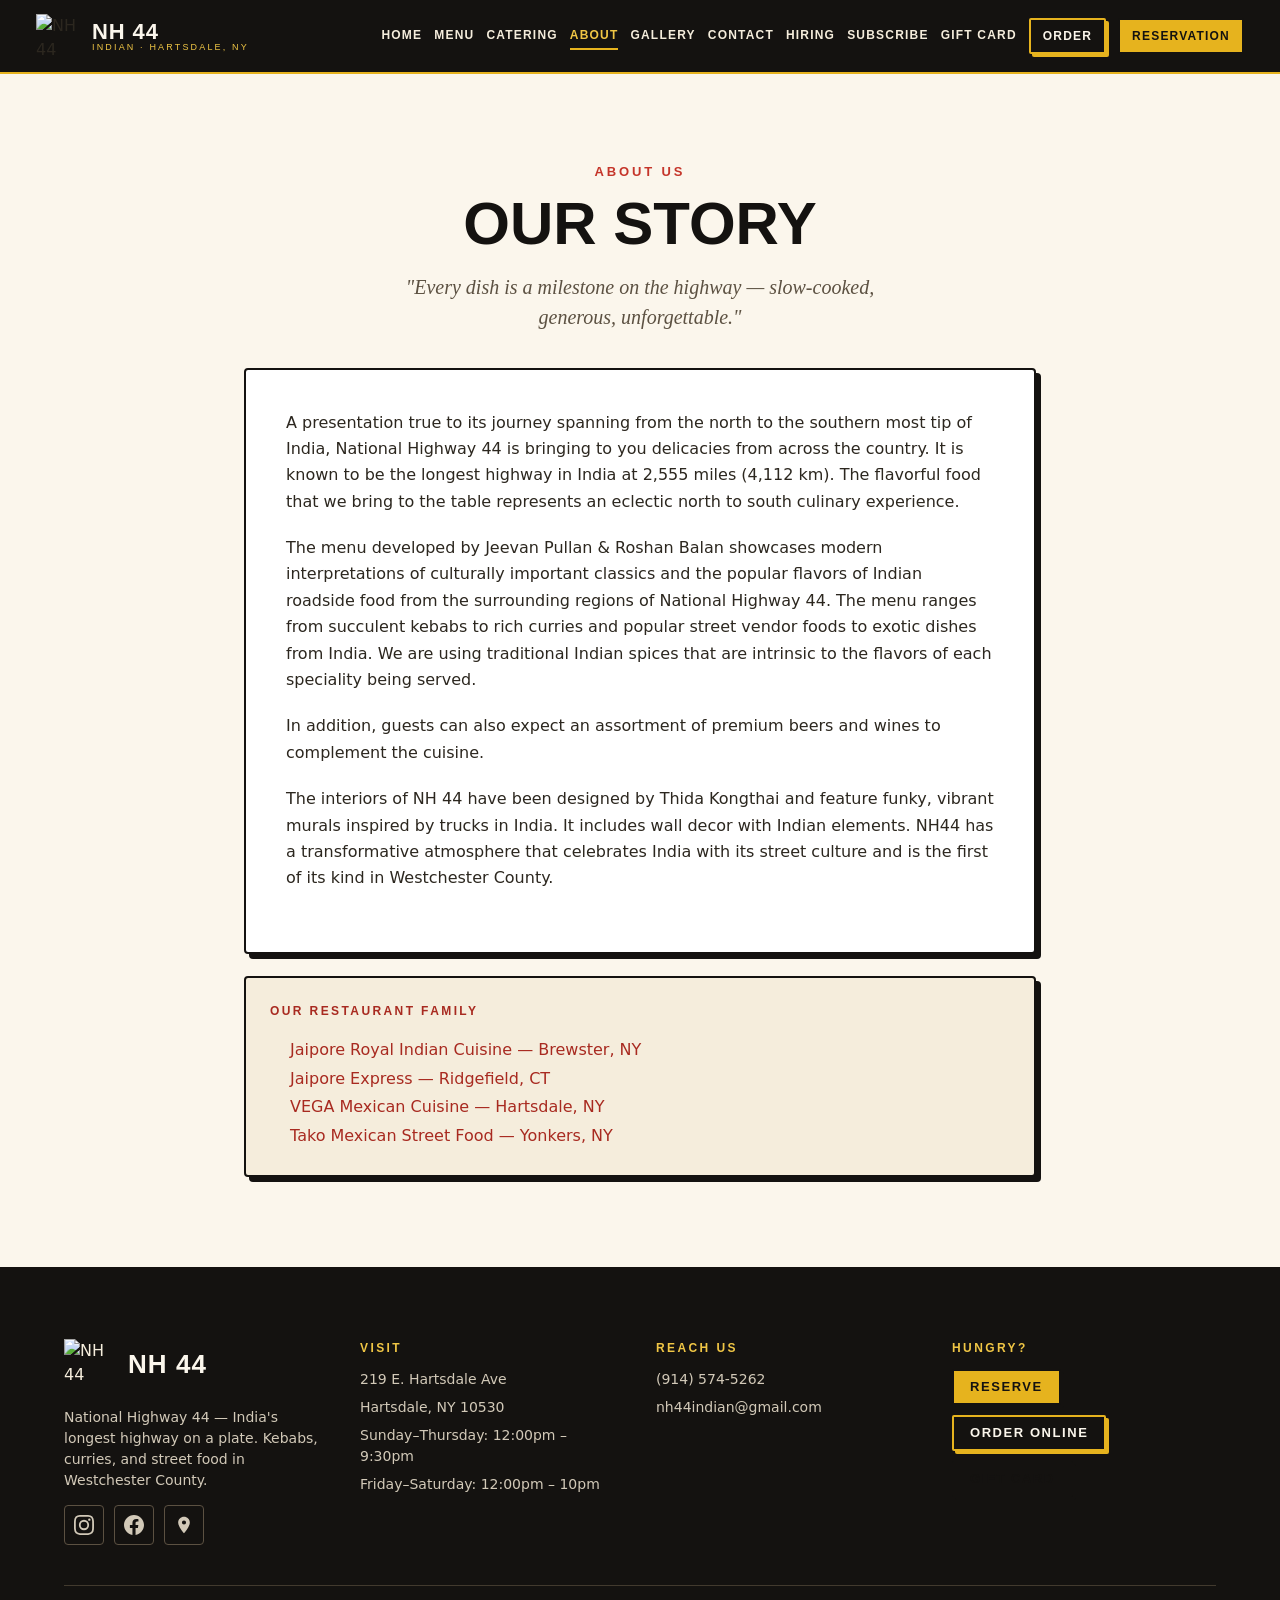
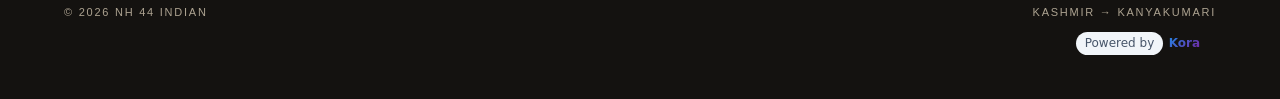
==== commit 1594aca4: "refactor: replace Google Fonts links with Kora-managed font variables across multiple HTML files and" ====
--- a/about.html
+++ b/about.html
@@ -19,11 +19,11 @@
 <meta content="About Us — NH 44 Indian | Hartsdale, NY" property="og:title"/>
 <meta content="Learn about NH 44 Indian — India's longest highway on a plate, designed by Thida Kongthai in Hartsdale, Westchester County." property="og:description"/>
 <meta content="website" property="og:type"/>
-<meta content="https://quseprdus1.blob.core.windows.net/kora-business-images/user-media/e65b8b86-6466-42bd-875b-1419bd13ef91/de8c94d8-887e-4625-825f-ec262dbc28df/1781686747_8ulv61.jpg" property="og:image"/>
+<meta content="https://quseprdus1.blob.core.windows.net/kora-business-images/v2-uploads/e65b8b86-6466-42bd-875b-1419bd13ef91/4fbfb627-f6e0-4c0c-82f7-083fd5263d56-03_1781686747_8ulv61.webp" property="og:image"/>
 <meta content="summary_large_image" name="twitter:card"/>
 <meta content="About Us — NH 44 Indian | Hartsdale, NY" name="twitter:title"/>
 <meta content="Learn about NH 44 Indian — India's longest highway on a plate, designed by Thida Kongthai in Hartsdale, Westchester County." name="twitter:description"/>
-<meta content="https://quseprdus1.blob.core.windows.net/kora-business-images/user-media/e65b8b86-6466-42bd-875b-1419bd13ef91/de8c94d8-887e-4625-825f-ec262dbc28df/1781686747_8ulv61.jpg" name="twitter:image"/>
+<meta content="https://quseprdus1.blob.core.windows.net/kora-business-images/v2-uploads/e65b8b86-6466-42bd-875b-1419bd13ef91/4fbfb627-f6e0-4c0c-82f7-083fd5263d56-03_1781686747_8ulv61.webp" name="twitter:image"/>
 <script type="application/ld+json">{
   "@context": "https://schema.org",
   "@type": "Restaurant",
@@ -44,21 +44,18 @@
     "Su-Th 12:00-21:30",
     "Fr-Sa 12:00-22:00"
   ],
-  "image": "https://quseprdus1.blob.core.windows.net/kora-business-images/user-media/e65b8b86-6466-42bd-875b-1419bd13ef91/de8c94d8-887e-4625-825f-ec262dbc28df/1781686747_8ulv61.jpg"
+  "image": "https://quseprdus1.blob.core.windows.net/kora-business-images/v2-uploads/e65b8b86-6466-42bd-875b-1419bd13ef91/4fbfb627-f6e0-4c0c-82f7-083fd5263d56-03_1781686747_8ulv61.webp"
 }</script>
 <link href="assets/styles.css" rel="stylesheet"/>
 <link href="style.css" rel="stylesheet"/>
 <!-- KORA_GOOGLE_FONTS_START -->
-<link rel="preconnect" href="https://fonts.googleapis.com">
-<link rel="preconnect" href="https://fonts.gstatic.com" crossorigin>
-<link rel="preload" as="style" href="https://fonts.googleapis.com/css2?family=Oswald:wght@400;600;700&amp;family=Zilla+Slab:wght@400;600;700&amp;display=swap" onload="this.onload=null;this.rel='stylesheet'">
-<noscript><link rel="stylesheet" href="https://fonts.googleapis.com/css2?family=Oswald:wght@400;600;700&amp;family=Zilla+Slab:wght@400;600;700&amp;display=swap"></noscript>
+<!-- kora:fonts --><!-- /kora:fonts -->
 <!-- KORA_GOOGLE_FONTS_END -->
 <link href="https://nh44indian.com/about" rel="canonical"><meta content="https://nh44indian.com/about" property="og:url"/>
 
 </link></link><!-- KORA_FAVICON_START -->
-<link href="https://quseprdus1.blob.core.windows.net/kora-business-images/user-media/e65b8b86-6466-42bd-875b-1419bd13ef91/de8c94d8-887e-4625-825f-ec262dbc28df/1781674727_1dv5nr.png" rel="icon" type="image/png"/>
-<link href="https://quseprdus1.blob.core.windows.net/kora-business-images/user-media/e65b8b86-6466-42bd-875b-1419bd13ef91/de8c94d8-887e-4625-825f-ec262dbc28df/1781674727_1dv5nr.png" rel="apple-touch-icon"/>
+<link href="https://quseprdus1.blob.core.windows.net/kora-business-images/v2-uploads/e65b8b86-6466-42bd-875b-1419bd13ef91/5fa625a7-33c6-45e9-8641-a6f53f8c0867-01_1781674727_1dv5nr.webp" rel="icon" type="image/png"/>
+<link href="https://quseprdus1.blob.core.windows.net/kora-business-images/v2-uploads/e65b8b86-6466-42bd-875b-1419bd13ef91/5fa625a7-33c6-45e9-8641-a6f53f8c0867-01_1781674727_1dv5nr.webp" rel="apple-touch-icon"/>
 <!-- KORA_FAVICON_END -->
 </head>
 <body data-page="about">
--- a/style.css
+++ b/style.css
@@ -1,4 +1,3 @@
-@import url('https://fonts.googleapis.com/css2?family=Oswald:wght@400;500;600;700&family=Zilla+Slab:ital,wght@0,400;0,500;0,600;0,700;1,400;1,500&family=DM+Sans:opsz,wght@9..40,400;9..40,500;9..40,600;9..40,700&display=swap');
 
 /* NH44 — Color tokens
    Palette drawn from the vintage stamp logo: turmeric gold on warm charcoal,
@@ -80,9 +79,9 @@
   --status-info:    #2F6F8F;
 
   /* Families */
-  --font-display: 'Oswald', 'Arial Narrow', sans-serif;
-  --font-accent:  'Zilla Slab', Georgia, serif;
-  --font-body:    'DM Sans', system-ui, sans-serif;
+  --font-display: var(--kora-font-heading, 'Oswald'), 'Arial Narrow', sans-serif;
+  --font-accent:  var(--kora-font-accent, 'Zilla Slab'), Georgia, serif;
+  --font-body:    var(--kora-font-body, 'DM Sans'), system-ui, sans-serif;
 
   /* Weights */
   --fw-regular: 400;
